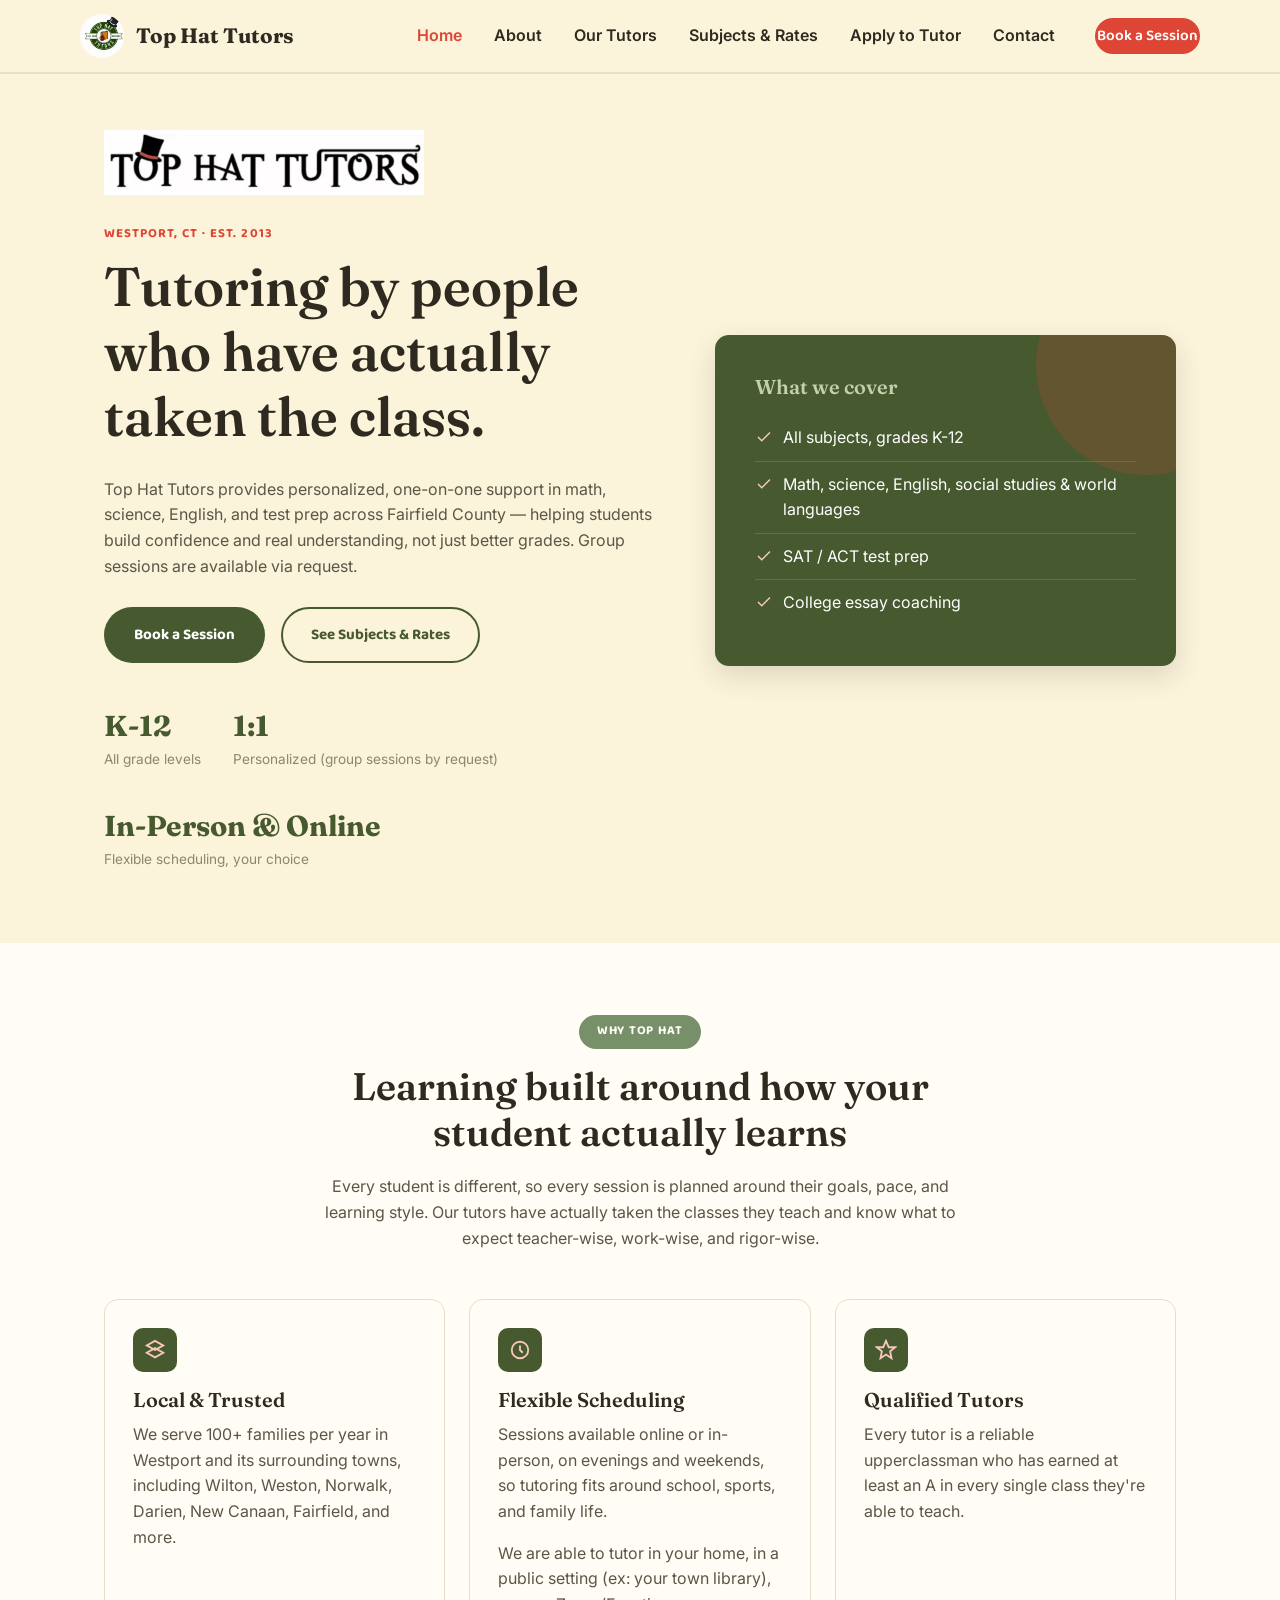
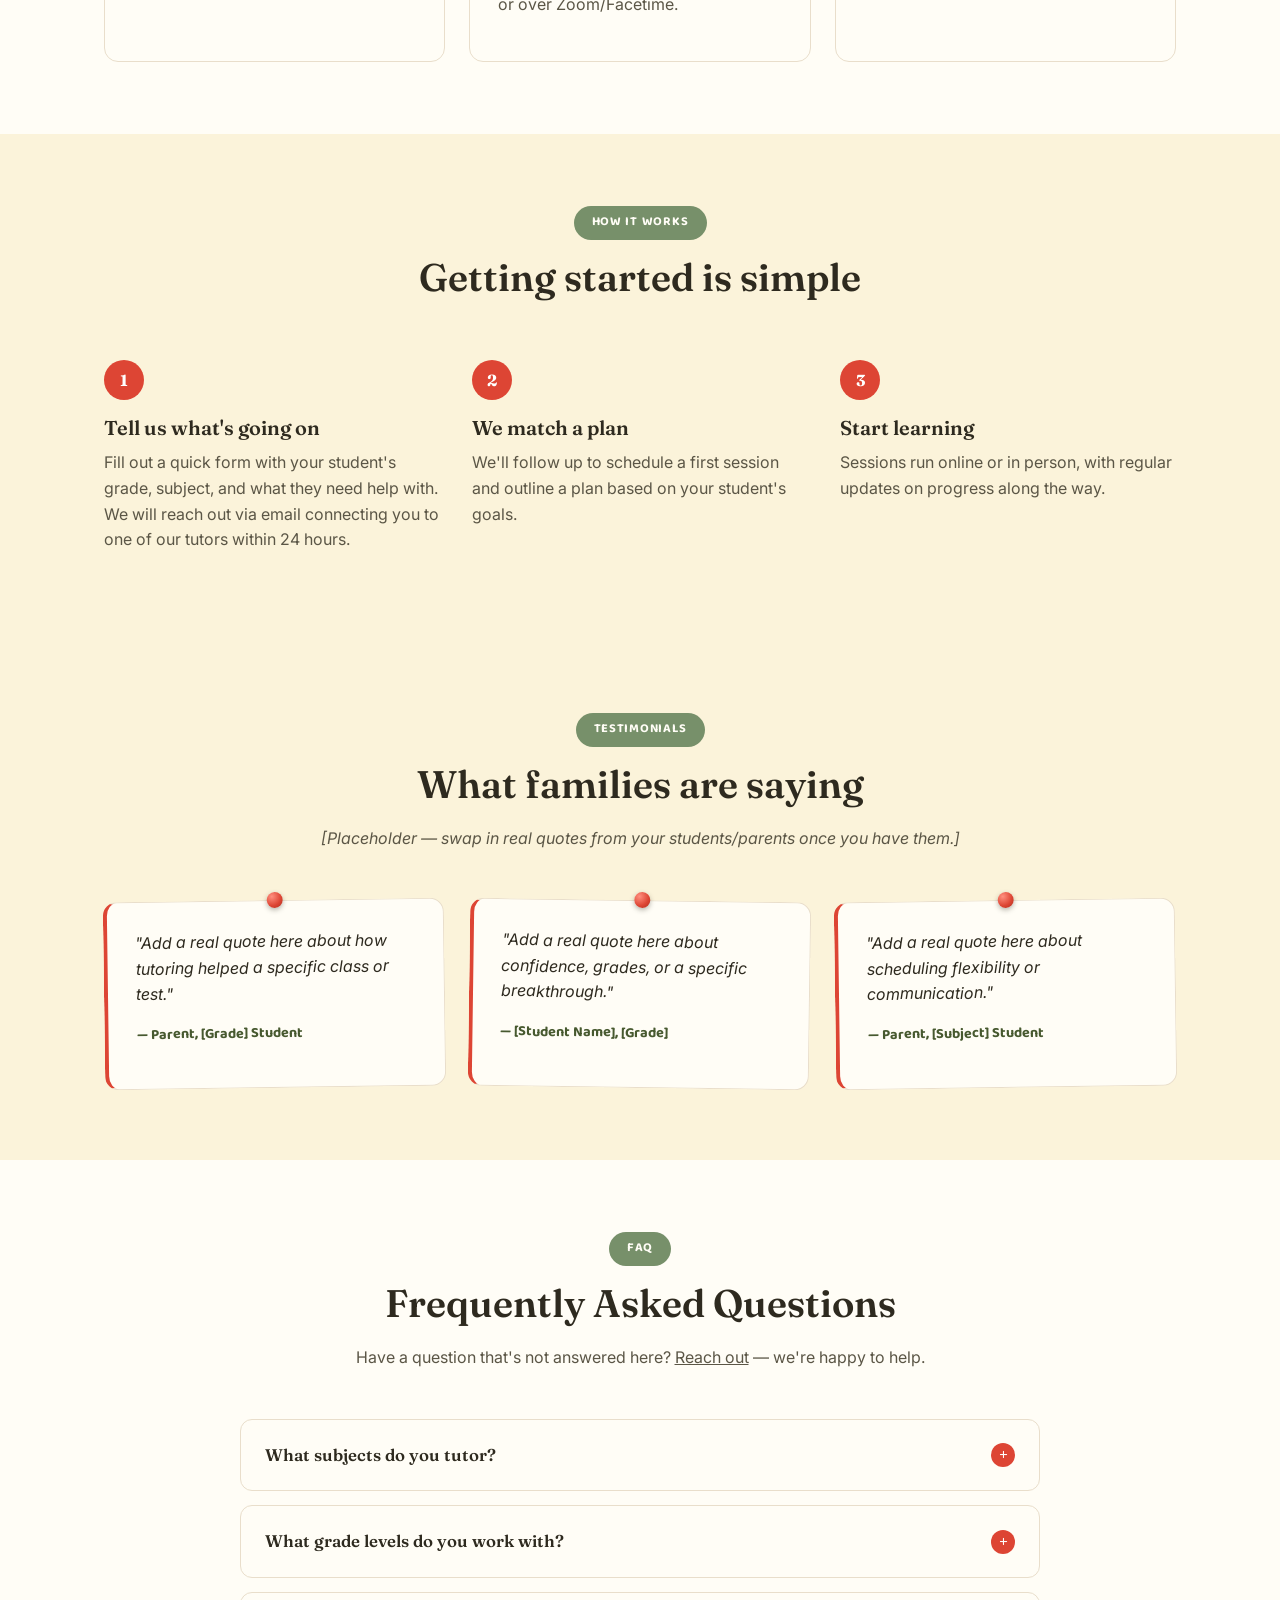
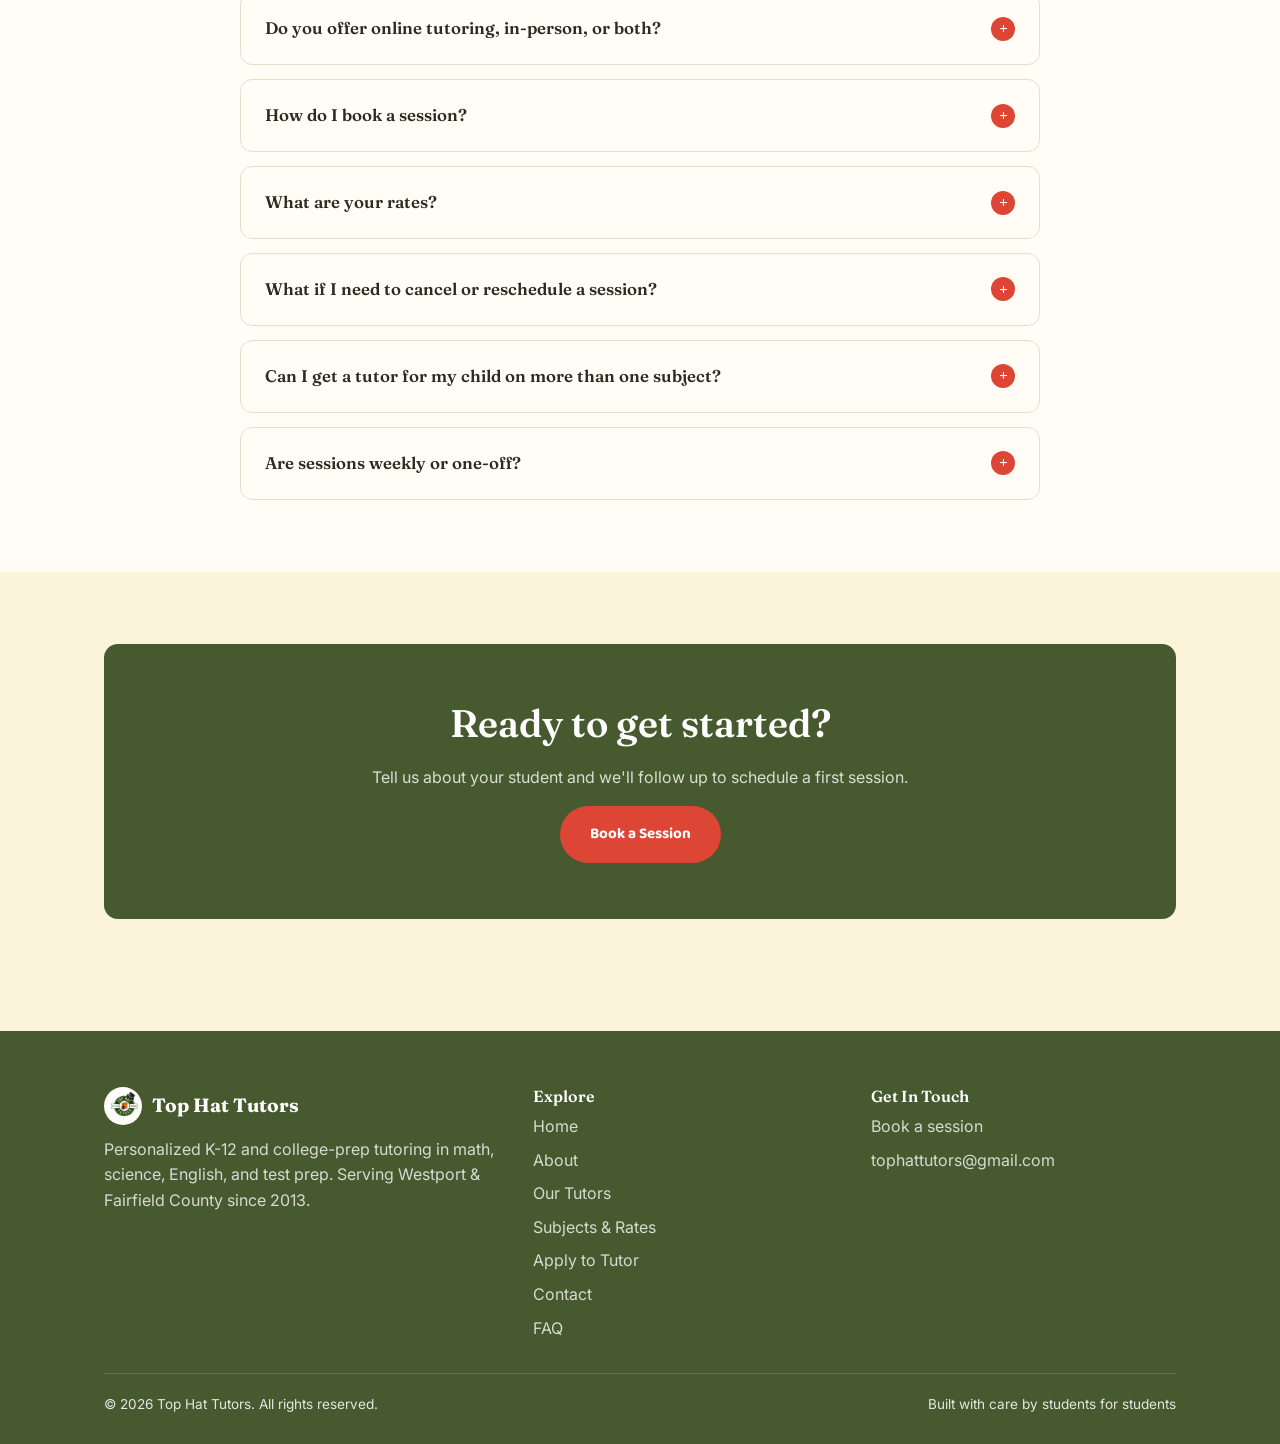
==== index.html @ 5030d953 "Split Social Studies/World Languages card, remove decorative photo spots Subjects page now has separ" ====
<!DOCTYPE html>
<html lang="en">
<head>
<meta charset="UTF-8">
<meta name="viewport" content="width=device-width, initial-scale=1.0">
<title>Top Hat Tutors | Personalized K-12 &amp; Test Prep Tutoring in Westport, CT</title>
<meta name="description" content="Top Hat Tutors offers one-on-one tutoring in math, science, English, college essay coaching, and SAT/ACT prep for K-12 students across Fairfield County.">
<link rel="icon" type="image/png" href="assets/logo/badge.png">
<link rel="preconnect" href="https://fonts.googleapis.com">
<link href="https://fonts.googleapis.com/css2?family=Fraunces:wght@600;700&family=Baloo+2:wght@600;700&family=Inter:wght@400;500;600;700&display=swap" rel="stylesheet">
<link rel="stylesheet" href="css/style.css">
</head>
<body>

<header class="site-header">
  <nav class="nav container">
    <a href="index.html" class="brand">
      <img src="assets/logo/badge.png" alt="Top Hat Tutors logo" class="brand-badge">
      Top Hat Tutors
    </a>
    <button class="nav-toggle" aria-label="Toggle navigation" aria-expanded="false">
      <span></span><span></span><span></span>
    </button>
    <ul class="nav-links">
      <li><a href="index.html">Home</a></li>
      <li><a href="about.html">About</a></li>
      <li><a href="tutors.html">Our Tutors</a></li>
      <li><a href="subjects.html">Subjects &amp; Rates</a></li>
      <li><a href="apply.html">Apply to Tutor</a></li>
      <li><a href="contact.html">Contact</a></li>
      <li><a href="contact.html" class="btn btn-accent nav-cta">Book a Session</a></li>
    </ul>
  </nav>
</header>

<main>

  <section class="hero">
    <div class="container hero-grid">
      <div>
        <img src="assets/logo/wordmark.png" alt="Top Hat Tutors" class="hero-wordmark">
        <span class="eyebrow">Westport, CT &middot; Est. 2013</span>
        <h1>Tutoring by people who have actually taken the class.</h1>
        <p>Top Hat Tutors provides personalized, one-on-one support in math, science, English, and test prep across Fairfield County — helping students build confidence and real understanding, not just better grades. Group sessions are available via request.</p>
        <div class="hero-actions">
          <a href="contact.html" class="btn btn-primary">Book a Session</a>
          <a href="subjects.html" class="btn btn-outline">See Subjects &amp; Rates</a>
        </div>
        <div class="hero-stats">
          <div>
            <div class="stat-number">K-12</div>
            <div class="stat-label">All grade levels</div>
          </div>
          <div>
            <div class="stat-number">1:1</div>
            <div class="stat-label">Personalized (group sessions by request)</div>
          </div>
          <div>
            <div class="stat-number">In-Person &amp; Online</div>
            <div class="stat-label">Flexible scheduling, your choice</div>
          </div>
        </div>
      </div>
      <div class="hero-card">
        <h3>What we cover</h3>
        <ul>
          <li>
            <svg width="18" height="18" viewBox="0 0 24 24" fill="none" stroke="currentColor" stroke-width="2"><path d="M20 6L9 17l-5-5"/></svg>
            All subjects, grades K-12
          </li>
          <li>
            <svg width="18" height="18" viewBox="0 0 24 24" fill="none" stroke="currentColor" stroke-width="2"><path d="M20 6L9 17l-5-5"/></svg>
            Math, science, English, social studies &amp; world languages
          </li>
          <li>
            <svg width="18" height="18" viewBox="0 0 24 24" fill="none" stroke="currentColor" stroke-width="2"><path d="M20 6L9 17l-5-5"/></svg>
            SAT / ACT test prep
          </li>
          <li>
            <svg width="18" height="18" viewBox="0 0 24 24" fill="none" stroke="currentColor" stroke-width="2"><path d="M20 6L9 17l-5-5"/></svg>
            College essay coaching
          </li>
        </ul>
      </div>
    </div>
  </section>

  <section class="alt-bg">
    <div class="container">
      <div class="section-head">
        <span class="section-tag">Why Top Hat</span>
        <h2>Learning built around how your student actually learns</h2>
        <p>Every student is different, so every session is planned around their goals, pace, and learning style. Our tutors have actually taken the classes they teach and know what to expect teacher-wise, work-wise, and rigor-wise.</p>
      </div>
      <div class="grid grid-3">
        <div class="card">
          <div class="icon">
            <svg width="22" height="22" viewBox="0 0 24 24" fill="none" stroke="currentColor" stroke-width="2"><path d="M12 20l9-5-9-5-9 5 9 5z"/><path d="M12 12L3 7l9-5 9 5-9 5z"/></svg>
          </div>
          <h3>Local &amp; Trusted</h3>
          <p>We serve 100+ families per year in Westport and its surrounding towns, including Wilton, Weston, Norwalk, Darien, New Canaan, Fairfield, and more.</p>
        </div>
        <div class="card">
          <div class="icon">
            <svg width="22" height="22" viewBox="0 0 24 24" fill="none" stroke="currentColor" stroke-width="2"><circle cx="12" cy="12" r="9"/><path d="M12 7v5l3 3"/></svg>
          </div>
          <h3>Flexible Scheduling</h3>
          <p>Sessions available online or in-person, on evenings and weekends, so tutoring fits around school, sports, and family life.</p>
         <p>We are able to tutor in your home, in a public setting (ex: your town library), or over Zoom/Facetime.</p>
        </div>
        <div class="card">
          <div class="icon">
            <svg width="22" height="22" viewBox="0 0 24 24" fill="none" stroke="currentColor" stroke-width="2"><path d="M12 2l3 7h7l-5.5 4.5L18 21l-6-4-6 4 1.5-7.5L2 9h7z"/></svg>
          </div>
          <h3>Qualified Tutors</h3>
          <p>Every tutor is a reliable upperclassman who has earned at least an A in every single class they're able to teach.</p>
        </div>
      </div>
    </div>
  </section>

  <section>
    <div class="container">
      <div class="section-head">
        <span class="section-tag">How It Works</span>
        <h2>Getting started is simple</h2>
      </div>
      <div class="steps">
        <div class="step">
          <div class="step-number">1</div>
          <h3>Tell us what's going on</h3>
          <p>Fill out a quick form with your student's grade, subject, and what they need help with. We will reach out via email connecting you to one of our tutors within 24 hours.</p>
        </div>
        <div class="step">
          <div class="step-number">2</div>
          <h3>We match a plan</h3>
          <p>We'll follow up to schedule a first session and outline a plan based on your student's goals.</p>
        </div>
        <div class="step">
          <div class="step-number">3</div>
          <h3>Start learning</h3>
          <p>Sessions run online or in person, with regular updates on progress along the way.</p>
        </div>
      </div>
    </div>
  </section>

  <section>
    <div class="container">
      <div class="section-head">
        <span class="section-tag">Testimonials</span>
        <h2>What families are saying</h2>
        <p><em>[Placeholder — swap in real quotes from your students/parents once you have them.]</em></p>
      </div>
      <div class="grid grid-3">
        <div class="testimonial pinned">
          <p class="quote">"Add a real quote here about how tutoring helped a specific class or test."</p>
          <p class="who">— Parent, [Grade] Student</p>
        </div>
        <div class="testimonial pinned">
          <p class="quote">"Add a real quote here about confidence, grades, or a specific breakthrough."</p>
          <p class="who">— [Student Name], [Grade]</p>
        </div>
        <div class="testimonial pinned">
          <p class="quote">"Add a real quote here about scheduling flexibility or communication."</p>
          <p class="who">— Parent, [Subject] Student</p>
        </div>
      </div>
    </div>
  </section>

  <section class="alt-bg" id="faq">
    <div class="container">
      <div class="section-head">
        <span class="section-tag">FAQ</span>
        <h2>Frequently Asked Questions</h2>
        <p>Have a question that's not answered here? <a href="contact.html">Reach out</a> &mdash; we're happy to help.</p>
      </div>
      <div class="faq-list">
        <details class="faq-item">
          <summary>What subjects do you tutor?<span class="faq-icon">+</span></summary>
          <p class="faq-answer">We cover all K-12 subjects, with a focus on math, science, English/writing, social studies, world language, SAT/ACT prep, and college essay coaching. See our <a href="subjects.html">Subjects &amp; Rates</a> page for the full list.</p>
        </details>
        <details class="faq-item">
          <summary>What grade levels do you work with?<span class="faq-icon">+</span></summary>
          <!-- EDIT ME -->
          <p class="faq-answer">We tutor students from elementary school through 12th grade, plus college essay coaching for graduating seniors.</p>
        </details>
        <details class="faq-item">
          <summary>Do you offer online tutoring, in-person, or both?<span class="faq-icon">+</span></summary>
          <!-- EDIT ME -->
          <p class="faq-answer">Both! Many of our tutors offer online sessions, and some also tutor in person depending on location. We are able to meet you in your home or in a public space (such as your local library)- whatever you and your child are most comfortable with! Check each tutor's profile on our <a href="tutors.html">Our Tutors</a> page for details.</p>
        </details>
        <details class="faq-item">
          <summary>How do I book a session?<span class="faq-icon">+</span></summary>
          <p class="faq-answer">Fill out the form on our <a href="contact.html">Contact</a> page with your student's grade, subject, and availability, and we'll follow up within 24 hours to schedule a first session.</p>
        </details>
        <details class="faq-item">
          <summary>What are your rates?<span class="faq-icon">+</span></summary>
          <!-- EDIT ME -->
          <p class="faq-answer">Rates vary by subject and session length. See our <a href="subjects.html">Subjects &amp; Rates</a> page for current pricing, including package discounts.</p>
        </details>
        <details class="faq-item">
          <summary>What if I need to cancel or reschedule a session?<span class="faq-icon">+</span></summary>
          <!-- EDIT ME -->
          <p class="faq-answer">We ask for at least 24 hours notice to cancel or reschedule a session whenever possible. Our tutors are busy students, so please try and be respectful with their time. Contact your tutor directly to make any changes.</p>
           </details>
        <details class="faq-item">
          <summary>Can I get a tutor for my child on more than one subject?<span class="faq-icon">+</span></summary>
          <!-- EDIT ME -->
          <p class="faq-answer">Yes! Many of our clients want support in more than one subject. Depending on which subjects, we will either connect you to one tutor who can help with everything or multiple tutors (one for each subject). This is done to ensure that all tutors are qualified to teach the subject your child needs help on. If you have a preference for either one/multiple tutors, include that under the "additional information" section on your client form and we would be happy to accomodate!</p>
           </details>
        <details class="faq-item">
          <summary>Are sessions weekly or one-off?<span class="faq-icon">+</span></summary>
          <!-- EDIT ME -->
          <p class="faq-answer">They can be either! Whether you want one-off help before a big test or recurring sessions to keep your student on track, we are able to schedule based upon your needs. </p>
        </details>
      </div>
    </div>
  </section>

  <section>
    <div class="container">
      <div class="cta-band">
        <h2>Ready to get started?</h2>
        <p>Tell us about your student and we'll follow up to schedule a first session.</p>
        <a href="contact.html" class="btn btn-accent">Book a Session</a>
      </div>
    </div>
  </section>

</main>

<footer class="site-footer">
  <div class="container">
    <div class="footer-grid">
      <div>
        <div class="footer-brand">
          <img src="assets/logo/badge.png" alt="Top Hat Tutors logo" class="brand-badge">
          Top Hat Tutors
        </div>
        <p>Personalized K-12 and college-prep tutoring in math, science, English, and test prep. Serving Westport &amp; Fairfield County since 2013.</p>
      </div>
      <div>
        <h4>Explore</h4>
        <ul class="footer-links">
          <li><a href="index.html">Home</a></li>
          <li><a href="about.html">About</a></li>
          <li><a href="tutors.html">Our Tutors</a></li>
          <li><a href="subjects.html">Subjects &amp; Rates</a></li>
          <li><a href="apply.html">Apply to Tutor</a></li>
          <li><a href="contact.html">Contact</a></li>
          <li><a href="index.html#faq">FAQ</a></li>
        </ul>
      </div>
      <div>
        <h4>Get In Touch</h4>
        <ul class="footer-links">
          <li><a href="contact.html">Book a session</a></li>
          <li><a href="mailto:tophattutors@gmail.com">tophattutors@gmail.com</a></li>
        </ul>
      </div>
    </div>
    <div class="footer-bottom">
      <span>&copy; <span id="year"></span> Top Hat Tutors. All rights reserved.</span>
      <span>Built with care by students for students</span>
    </div>
  </div>
</footer>

<script src="js/main.js"></script>
</body>
</html>
---- css/style.css ----
/* ===== Top Hat Tutors — Stylesheet ===== */

:root {
  --cream: #fbf3da;
  --paper: #fffdf6;
  --sage: #77906a;
  --sage-dark: #47592f;
  --sage-light: #c3d0ae;
  --brick: #dd4534;
  --brick-dark: #ab2f21;
  --brick-light: #f7c7ba;
  --ink: #2e2a1f;
  --white: #ffffff;
  --gray-700: #5b5646;
  --gray-500: #8c8672;
  --gray-200: #e9decb;
  --shadow: 0 10px 28px rgba(46, 42, 31, 0.14);
  --shadow-soft: 0 4px 14px rgba(46, 42, 31, 0.1);
  --radius: 14px;
  --max-width: 1120px;
  --font-heading: 'Fraunces', Georgia, 'Times New Roman', serif;
  --font-accent: 'Baloo 2', 'Fraunces', sans-serif;
  --font-body: 'Inter', -apple-system, BlinkMacSystemFont, 'Segoe UI', sans-serif;
}

* {
  box-sizing: border-box;
}

html {
  scroll-behavior: smooth;
}

body {
  margin: 0;
  font-family: var(--font-body);
  color: var(--ink);
  background: var(--cream);
  line-height: 1.6;
  -webkit-font-smoothing: antialiased;
}

img {
  max-width: 100%;
  display: block;
}

a {
  color: inherit;
}

.container {
  max-width: var(--max-width);
  margin: 0 auto;
  padding: 0 24px;
}

h1, h2, h3, h4 {
  font-family: var(--font-heading);
  line-height: 1.2;
  margin: 0 0 0.5em;
  font-weight: 600;
}

h1 { font-size: clamp(2.2rem, 5vw, 3.4rem); }
h2 { font-size: clamp(1.7rem, 3.5vw, 2.4rem); }
h3 { font-size: 1.25rem; }

p { margin: 0 0 1em; color: var(--gray-700); }

.eyebrow {
  display: inline-block;
  font-family: var(--font-accent);
  font-size: 0.8rem;
  letter-spacing: 0.08em;
  text-transform: uppercase;
  color: var(--brick);
  font-weight: 700;
  margin-bottom: 0.75em;
}

/* ---------- Buttons ---------- */
.btn {
  display: inline-flex;
  align-items: center;
  gap: 8px;
  padding: 14px 28px;
  border-radius: 999px;
  font-family: var(--font-accent);
  font-weight: 700;
  font-size: 0.95rem;
  text-decoration: none;
  border: 2px solid transparent;
  cursor: pointer;
  transition: transform 0.15s ease, box-shadow 0.15s ease, background 0.15s ease, color 0.15s ease;
}

.btn-primary {
  background: var(--sage-dark);
  color: var(--white);
}
.btn-primary:hover {
  background: var(--sage);
  transform: translateY(-2px);
  box-shadow: var(--shadow);
}

.btn-accent {
  background: var(--brick);
  color: var(--white);
}
.btn-accent:hover {
  background: var(--brick-dark);
  transform: translateY(-2px);
  box-shadow: var(--shadow);
}

.btn-outline {
  background: transparent;
  border-color: var(--sage-dark);
  color: var(--sage-dark);
}
.btn-outline:hover {
  background: var(--sage-dark);
  color: var(--white);
}

/* ---------- Header / Nav ---------- */
.site-header {
  position: sticky;
  top: 0;
  z-index: 100;
  background: rgba(251, 243, 218, 0.94);
  backdrop-filter: blur(8px);
  border-bottom: 2px solid var(--gray-200);
}

.nav {
  display: flex;
  align-items: center;
  justify-content: space-between;
  padding: 14px 0;
}

.brand {
  display: flex;
  align-items: center;
  gap: 12px;
  text-decoration: none;
  font-family: var(--font-heading);
  font-weight: 700;
  font-size: 1.3rem;
  color: var(--ink);
}

.brand-badge {
  width: 44px;
  height: 44px;
  border-radius: 50%;
  object-fit: contain;
  flex-shrink: 0;
}

.nav-links {
  display: flex;
  align-items: center;
  gap: 32px;
  list-style: none;
  margin: 0;
  padding: 0;
}

.nav-links a {
  text-decoration: none;
  font-weight: 600;
  color: var(--ink);
  position: relative;
  padding: 4px 0;
}

.nav-links a.active,
.nav-links a:hover {
  color: var(--brick);
}

.nav-links a.nav-cta {
  margin-left: 8px;
  color: var(--white);
}
.nav-links a.nav-cta:hover {
  color: var(--white);
}

.nav-toggle {
  display: none;
  background: none;
  border: none;
  cursor: pointer;
  padding: 8px;
}
.nav-toggle span {
  display: block;
  width: 24px;
  height: 2px;
  background: var(--ink);
  margin: 5px 0;
  transition: 0.2s;
}

@media (max-width: 820px) {
  .nav-toggle { display: block; }
  .nav-links {
    position: absolute;
    top: 100%;
    left: 0;
    right: 0;
    background: var(--cream);
    flex-direction: column;
    align-items: flex-start;
    gap: 0;
    padding: 8px 24px 20px;
    border-bottom: 2px solid var(--gray-200);
    display: none;
  }
  .nav-links.open { display: flex; }
  .nav-links li { width: 100%; }
  .nav-links a { display: block; padding: 12px 0; }
  .nav-cta { margin: 12px 0 0; }
}

/* ---------- Hero ---------- */
.hero {
  padding: 56px 0 72px;
}

.hero-wordmark {
  max-width: 320px;
  width: 100%;
  margin-bottom: 24px;
}

.hero-grid {
  display: grid;
  grid-template-columns: 1.1fr 0.9fr;
  gap: 48px;
  align-items: center;
}

@media (max-width: 900px) {
  .hero-grid { grid-template-columns: 1fr; }
}

.hero-actions {
  display: flex;
  gap: 16px;
  flex-wrap: wrap;
  margin-top: 28px;
}

.hero-stats {
  display: flex;
  gap: 32px;
  margin-top: 40px;
  flex-wrap: wrap;
}

.stat-number {
  font-family: var(--font-heading);
  font-size: 1.8rem;
  color: var(--sage-dark);
  font-weight: 700;
}
.stat-label {
  font-size: 0.85rem;
  color: var(--gray-500);
}

.hero-card {
  background: var(--sage-dark);
  color: var(--white);
  border-radius: var(--radius);
  padding: 40px;
  box-shadow: var(--shadow);
  position: relative;
  z-index: 2;
  overflow: hidden;
}
.hero-card::before {
  content: "";
  position: absolute;
  width: 220px;
  height: 220px;
  background: var(--brick);
  opacity: 0.18;
  border-radius: 50%;
  top: -80px;
  right: -80px;
}
.hero-card h3 { color: var(--sage-light); margin-bottom: 16px; }
.hero-card ul {
  list-style: none;
  padding: 0;
  margin: 0;
}
.hero-card li {
  padding: 10px 0;
  border-bottom: 1px solid rgba(255,255,255,0.14);
  display: flex;
  gap: 10px;
  align-items: flex-start;
}
.hero-card li:last-child { border-bottom: none; }
.hero-card li svg { flex-shrink: 0; margin-top: 3px; color: var(--brick-light); }

/* ---------- Sections ---------- */
section { padding: 72px 0; }

.section-head {
  max-width: 640px;
  margin: 0 auto 48px;
  text-align: center;
}

.alt-bg { background: var(--paper); }

.section-tag {
  display: inline-flex;
  align-items: center;
  background: var(--sage);
  color: var(--paper);
  border-radius: 999px;
  padding: 7px 18px;
  font-family: var(--font-accent);
  font-size: 0.78rem;
  font-weight: 700;
  letter-spacing: 0.06em;
  text-transform: uppercase;
  margin-bottom: 14px;
}

/* ---------- Cards / Grid ---------- */
.grid {
  display: grid;
  gap: 24px;
}

.grid-3 { grid-template-columns: repeat(3, 1fr); }
.grid-4 { grid-template-columns: repeat(4, 1fr); }

@media (max-width: 900px) {
  .grid-3, .grid-4 { grid-template-columns: repeat(2, 1fr); }
}
@media (max-width: 600px) {
  .grid-3, .grid-4 { grid-template-columns: 1fr; }
}

.card {
  background: var(--paper);
  border: 1px solid var(--gray-200);
  border-radius: var(--radius);
  padding: 28px;
  transition: transform 0.15s ease, box-shadow 0.15s ease;
}
.card:hover {
  transform: translateY(-4px);
  box-shadow: var(--shadow);
}

.card .icon {
  width: 44px;
  height: 44px;
  border-radius: 10px;
  background: var(--sage-dark);
  color: var(--brick-light);
  display: flex;
  align-items: center;
  justify-content: center;
  margin-bottom: 16px;
}

.card ul {
  margin: 12px 0 0;
  padding-left: 18px;
  color: var(--gray-700);
}
.card ul li { margin-bottom: 6px; }

/* ---------- Pushpin + pinned-card motif ---------- */
.pinned {
  position: relative;
}
.pinned::before {
  content: "";
  position: absolute;
  top: -9px;
  left: 50%;
  transform: translateX(-50%);
  width: 16px;
  height: 16px;
  border-radius: 50%;
  background: radial-gradient(circle at 32% 28%, #ff8f7f, var(--brick) 58%, var(--brick-dark));
  box-shadow: 0 2px 5px rgba(46, 42, 31, 0.35);
  z-index: 2;
}

/* ---------- Steps ---------- */
.steps {
  display: grid;
  grid-template-columns: repeat(3, 1fr);
  gap: 32px;
  counter-reset: step;
}
@media (max-width: 800px) {
  .steps { grid-template-columns: 1fr; }
}
.step {
  position: relative;
  padding-top: 12px;
}
.step-number {
  display: inline-flex;
  align-items: center;
  justify-content: center;
  width: 40px;
  height: 40px;
  border-radius: 50%;
  background: var(--brick);
  color: var(--white);
  font-family: var(--font-heading);
  font-weight: 700;
  margin-bottom: 16px;
}

/* ---------- Testimonials ---------- */
.testimonial {
  background: var(--paper);
  border: 1px solid var(--gray-200);
  border-left: 4px solid var(--brick);
  border-radius: var(--radius);
  padding: 28px;
  height: 100%;
}
.testimonial:nth-child(odd) { transform: rotate(-0.8deg); }
.testimonial:nth-child(even) { transform: rotate(0.8deg); }

.testimonial p.quote {
  font-style: italic;
  color: var(--ink);
}
.testimonial .who {
  font-family: var(--font-accent);
  font-weight: 700;
  color: var(--sage-dark);
  font-size: 0.9rem;
}

/* ---------- Photo placeholders / gallery ---------- */
.photo-placeholder {
  background: var(--paper);
  border: 2px dashed var(--gray-200);
  border-radius: var(--radius);
  display: flex;
  flex-direction: column;
  align-items: center;
  justify-content: center;
  gap: 10px;
  color: var(--gray-500);
  text-align: center;
  padding: 32px;
  min-height: 200px;
}
.photo-placeholder svg { color: var(--sage); }
.photo-placeholder span {
  font-family: var(--font-accent);
  font-size: 0.85rem;
  font-weight: 600;
}

/* ---------- CTA Band ---------- */
.cta-band {
  background: var(--sage-dark);
  color: var(--white);
  border-radius: var(--radius);
  padding: 56px;
  text-align: center;
}
.cta-band h2 { color: var(--white); }
.cta-band p { color: rgba(255,255,255,0.8); }

/* ---------- Forms / Contact ---------- */
.contact-grid {
  display: grid;
  grid-template-columns: 0.9fr 1.1fr;
  gap: 40px;
  align-items: start;
}
@media (max-width: 900px) {
  .contact-grid { grid-template-columns: 1fr; }
}

.contact-info-list {
  list-style: none;
  padding: 0;
  margin: 24px 0 0;
}
.contact-info-list li {
  display: flex;
  gap: 14px;
  padding: 14px 0;
  border-bottom: 1px solid var(--gray-200);
}
.contact-info-list .icon {
  width: 36px;
  height: 36px;
  border-radius: 8px;
  background: var(--sage-dark);
  color: var(--brick-light);
  display: flex;
  align-items: center;
  justify-content: center;
  flex-shrink: 0;
}

.form-embed {
  background: var(--paper);
  border: 1px solid var(--gray-200);
  border-radius: var(--radius);
  padding: 12px;
  box-shadow: var(--shadow-soft);
}
.form-embed iframe {
  width: 100%;
  min-height: 900px;
  border: 0;
  border-radius: 10px;
}

.form-fallback {
  padding: 32px;
  text-align: center;
}

.notice-box {
  background: var(--sage-light);
  border: 1px dashed var(--sage-dark);
  border-radius: 10px;
  padding: 16px 20px;
  font-size: 0.9rem;
  color: var(--ink);
  margin-bottom: 20px;
}
.notice-box code {
  background: rgba(46, 42, 31, 0.08);
  padding: 2px 6px;
  border-radius: 4px;
}

/* ---------- Pricing (Subjects page rate note) ---------- */
.rate-table {
  width: 100%;
  border-collapse: collapse;
  background: var(--paper);
  border-radius: var(--radius);
  overflow: hidden;
  box-shadow: var(--shadow-soft);
}
.rate-table th, .rate-table td {
  padding: 16px 20px;
  text-align: left;
  border-bottom: 1px solid var(--gray-200);
}
.rate-table th {
  background: var(--sage-dark);
  color: var(--white);
  font-family: var(--font-heading);
  font-weight: 600;
}
.rate-table tr:last-child td { border-bottom: none; }

/* ---------- Page hero (inner pages) ---------- */
.page-hero {
  padding: 64px 0 40px;
  text-align: center;
}
.page-hero img.page-badge {
  width: 76px;
  height: 76px;
  margin: 0 auto 20px;
}
.page-hero p {
  max-width: 640px;
  margin: 0 auto;
}

/* ---------- About page ---------- */
.about-grid {
  display: grid;
  grid-template-columns: 0.85fr 1.15fr;
  gap: 48px;
  align-items: center;
}
@media (max-width: 900px) {
  .about-grid { grid-template-columns: 1fr; }
}
.photo-frame {
  aspect-ratio: 4/5;
}
.photo-frame .photo-placeholder {
  height: 100%;
  min-height: 0;
}

.credentials {
  list-style: none;
  padding: 0;
  margin: 20px 0 0;
  display: grid;
  gap: 12px;
}
.credentials li {
  display: flex;
  gap: 10px;
  align-items: flex-start;
}
.credentials svg { color: var(--brick); flex-shrink: 0; margin-top: 3px; }

/* ---------- Tutor Directory ---------- */
.filter-bar {
  background: var(--paper);
  border: 1px solid var(--gray-200);
  border-radius: var(--radius);
  padding: 24px;
  display: grid;
  grid-template-columns: 1fr 1fr 1fr auto;
  gap: 16px;
  align-items: end;
  margin-bottom: 32px;
  box-shadow: var(--shadow-soft);
}
@media (max-width: 800px) {
  .filter-bar { grid-template-columns: 1fr 1fr; }
}
@media (max-width: 500px) {
  .filter-bar { grid-template-columns: 1fr; }
}

.filter-field label {
  display: block;
  font-family: var(--font-accent);
  font-size: 0.78rem;
  font-weight: 700;
  color: var(--gray-700);
  margin-bottom: 6px;
  text-transform: uppercase;
  letter-spacing: 0.04em;
}

.filter-field select,
.filter-field input {
  width: 100%;
  padding: 12px 14px;
  border: 1px solid var(--gray-200);
  border-radius: 8px;
  font-family: var(--font-body);
  font-size: 0.95rem;
  background: var(--cream);
  color: var(--ink);
}
.filter-field select:focus,
.filter-field input:focus {
  outline: 2px solid var(--brick);
  outline-offset: 1px;
}

.filter-field .btn {
  width: 100%;
  justify-content: center;
}

.filter-results-count {
  color: var(--gray-500);
  font-size: 0.9rem;
  margin-bottom: 20px;
}

.tutor-grid {
  display: grid;
  grid-template-columns: repeat(3, 1fr);
  gap: 32px;
}
@media (max-width: 900px) {
  .tutor-grid { grid-template-columns: repeat(2, 1fr); }
}
@media (max-width: 620px) {
  .tutor-grid { grid-template-columns: 1fr; }
}

.tutor-card {
  background: var(--paper);
  border: 1px solid var(--gray-200);
  border-radius: var(--radius);
  padding: 24px 24px 28px;
  display: flex;
  flex-direction: column;
  align-items: center;
  text-align: center;
  transition: transform 0.15s ease, box-shadow 0.15s ease;
}
.tutor-card:nth-child(3n+1) { transform: rotate(-1.2deg); }
.tutor-card:nth-child(3n+2) { transform: rotate(0.9deg); }
.tutor-card:nth-child(3n+3) { transform: rotate(-0.6deg); }
.tutor-card:hover {
  transform: rotate(0deg) translateY(-4px);
  box-shadow: var(--shadow);
  z-index: 2;
}

.tutor-photo-wrap {
  background: var(--white);
  padding: 10px 10px 0;
  border-radius: 6px;
  box-shadow: var(--shadow-soft);
  width: 190px;
  margin-bottom: 18px;
}
.tutor-photo,
.tutor-avatar {
  width: 100%;
  aspect-ratio: 1 / 1;
  border-radius: 3px;
  object-fit: cover;
  display: flex;
  align-items: center;
  justify-content: center;
  font-family: var(--font-heading);
  font-weight: 700;
  font-size: 2.4rem;
  color: var(--white);
}

.tutor-card h3 {
  margin-bottom: 2px;
}
.tutor-grades {
  color: var(--gray-500);
  font-size: 0.85rem;
  margin-bottom: 14px;
}

.tutor-tags {
  display: flex;
  flex-wrap: wrap;
  gap: 6px;
  justify-content: center;
  margin-bottom: 14px;
}
.tag {
  background: var(--sage-light);
  color: var(--sage-dark);
  border-radius: 999px;
  padding: 4px 12px;
  font-family: var(--font-accent);
  font-size: 0.78rem;
  font-weight: 700;
}

.tutor-towns {
  display: flex;
  align-items: center;
  justify-content: center;
  gap: 6px;
  font-size: 0.85rem;
  color: var(--gray-700);
  margin-bottom: 12px;
  text-align: center;
}
.tutor-towns svg { color: var(--brick); flex-shrink: 0; }

.tutor-bio {
  font-size: 0.92rem;
  text-align: center;
  margin-bottom: 0;
}

.no-results {
  grid-column: 1 / -1;
  text-align: center;
  padding: 48px 24px;
  color: var(--gray-500);
}

/* ---------- FAQ Accordion ---------- */
.faq-list {
  max-width: 800px;
  margin: 0 auto;
  display: grid;
  gap: 14px;
}

.faq-item {
  background: var(--paper);
  border: 1px solid var(--gray-200);
  border-radius: 12px;
  padding: 4px 24px;
}

.faq-item summary {
  cursor: pointer;
  list-style: none;
  padding: 18px 0;
  font-family: var(--font-heading);
  font-weight: 600;
  font-size: 1.05rem;
  color: var(--ink);
  display: flex;
  align-items: center;
  justify-content: space-between;
  gap: 16px;
}
.faq-item summary::-webkit-details-marker { display: none; }
.faq-item summary::marker { content: ""; }

.faq-item summary .faq-icon {
  flex-shrink: 0;
  width: 24px;
  height: 24px;
  border-radius: 50%;
  background: var(--brick);
  color: var(--white);
  display: flex;
  align-items: center;
  justify-content: center;
  font-size: 1rem;
  font-weight: 700;
  transition: transform 0.2s ease;
}
.faq-item[open] summary .faq-icon {
  transform: rotate(45deg);
}

.faq-answer {
  padding: 0 0 20px;
  color: var(--gray-700);
  margin: 0;
}

/* ---------- Footer ---------- */
.site-footer {
  background: var(--sage-dark);
  color: rgba(255,255,255,0.85);
  padding: 56px 0 28px;
  margin-top: 40px;
}
.footer-grid {
  display: grid;
  grid-template-columns: 1.3fr 1fr 1fr;
  gap: 32px;
  padding-bottom: 32px;
  border-bottom: 1px solid rgba(255,255,255,0.16);
}
@media (max-width: 700px) {
  .footer-grid { grid-template-columns: 1fr; }
}
.footer-grid h4 { color: var(--white); font-size: 1rem; }
.footer-grid p { color: rgba(255,255,255,0.78); }
.footer-grid a {
  text-decoration: none;
  color: rgba(255,255,255,0.78);
}
.footer-grid a:hover { color: var(--brick-light); }
.footer-brand {
  display: flex;
  align-items: center;
  gap: 10px;
  font-family: var(--font-heading);
  font-weight: 700;
  font-size: 1.2rem;
  color: var(--white);
  margin-bottom: 12px;
}
.footer-brand .brand-badge {
  width: 38px;
  height: 38px;
  background: var(--paper);
  padding: 3px;
}
.footer-links { list-style: none; padding: 0; margin: 0; display: grid; gap: 8px; }
.footer-bottom {
  padding-top: 20px;
  display: flex;
  justify-content: space-between;
  flex-wrap: wrap;
  gap: 12px;
  font-size: 0.85rem;
}

/* ---------- Utility ---------- */
.text-center { text-align: center; }
.mt-0 { margin-top: 0; }
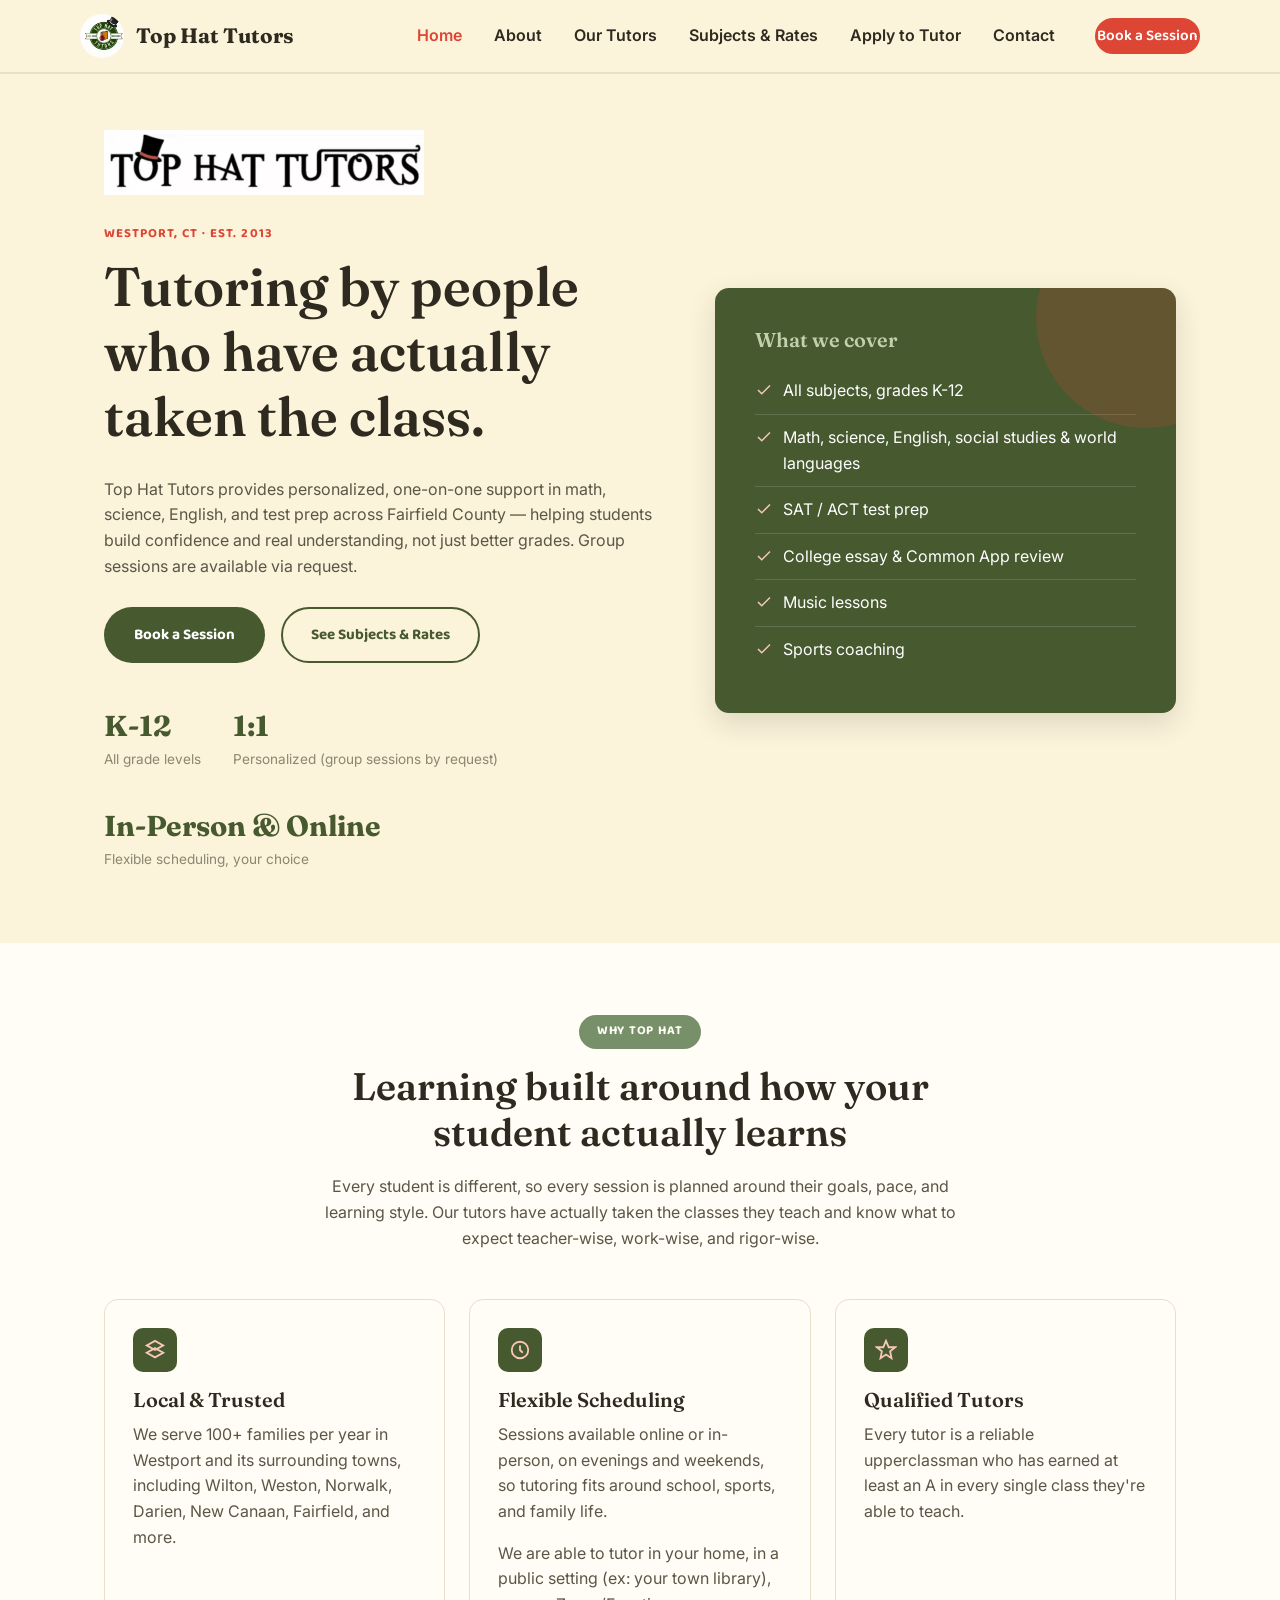
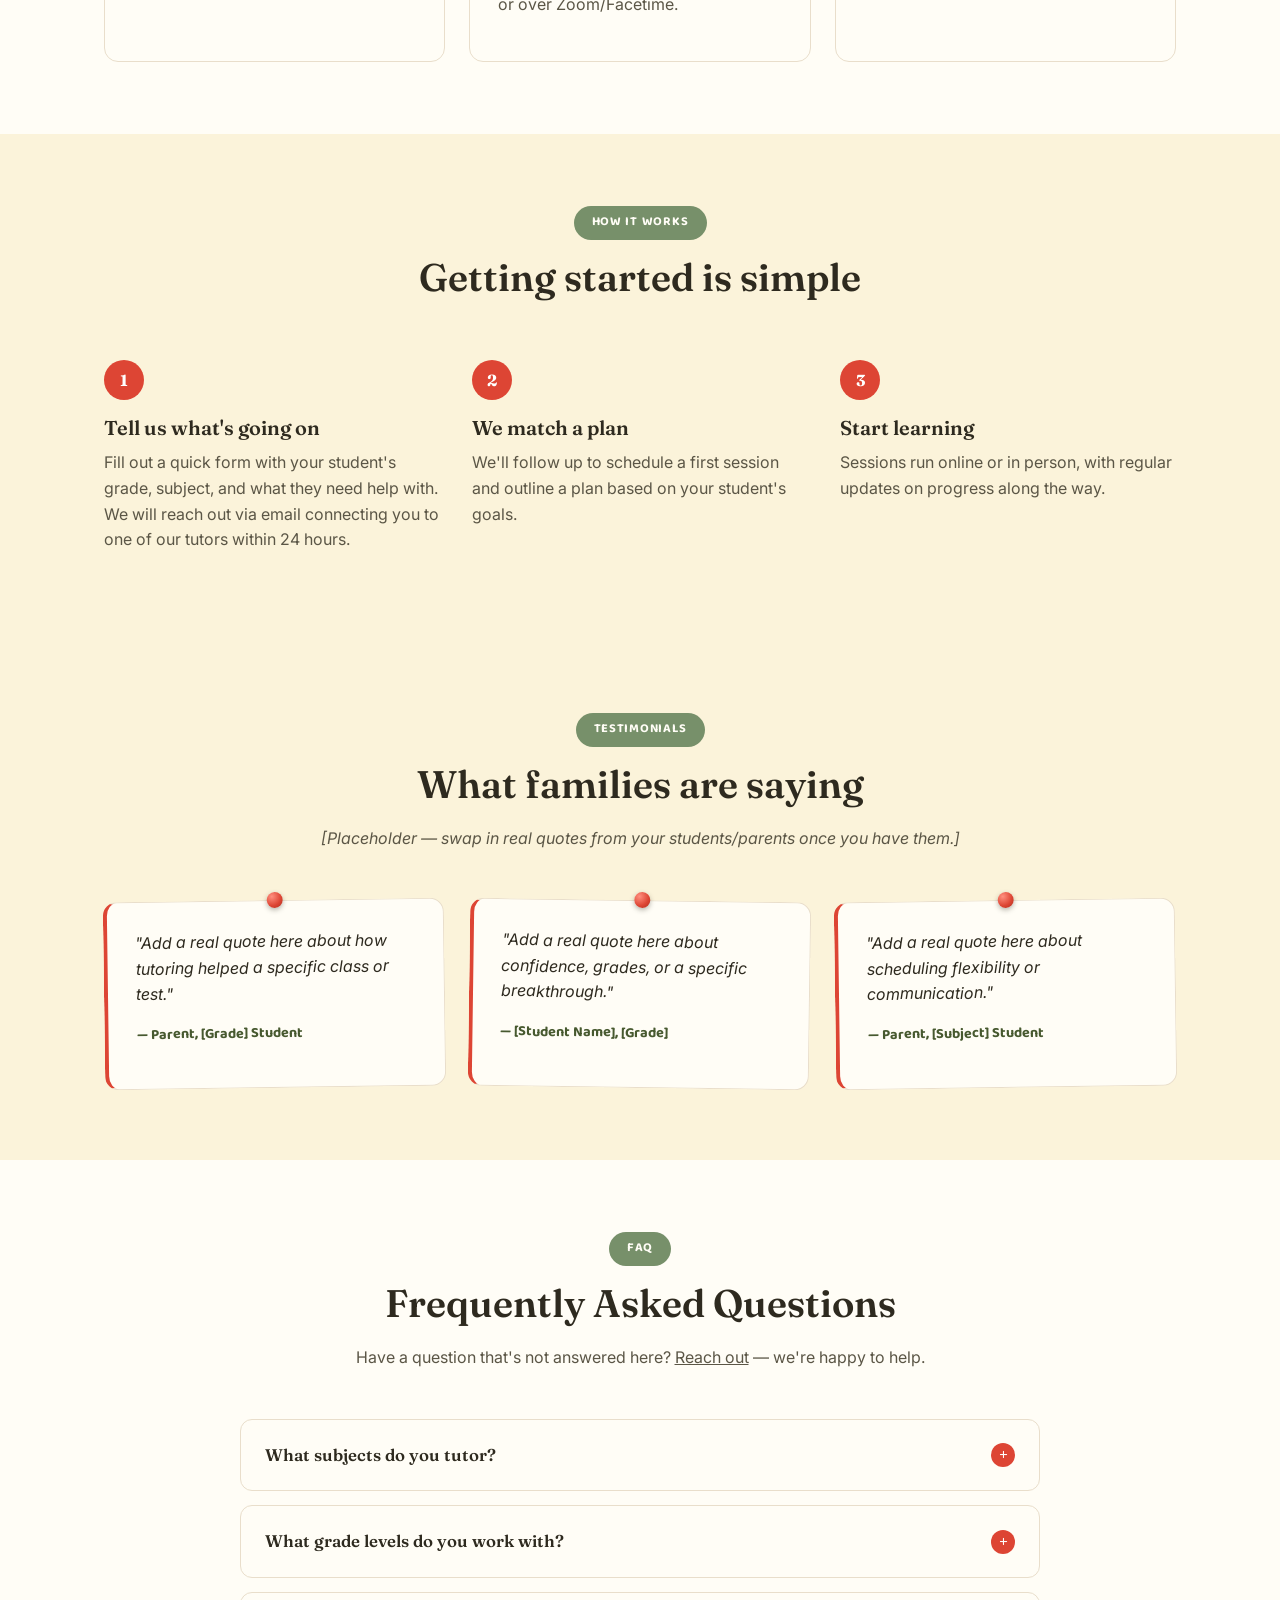
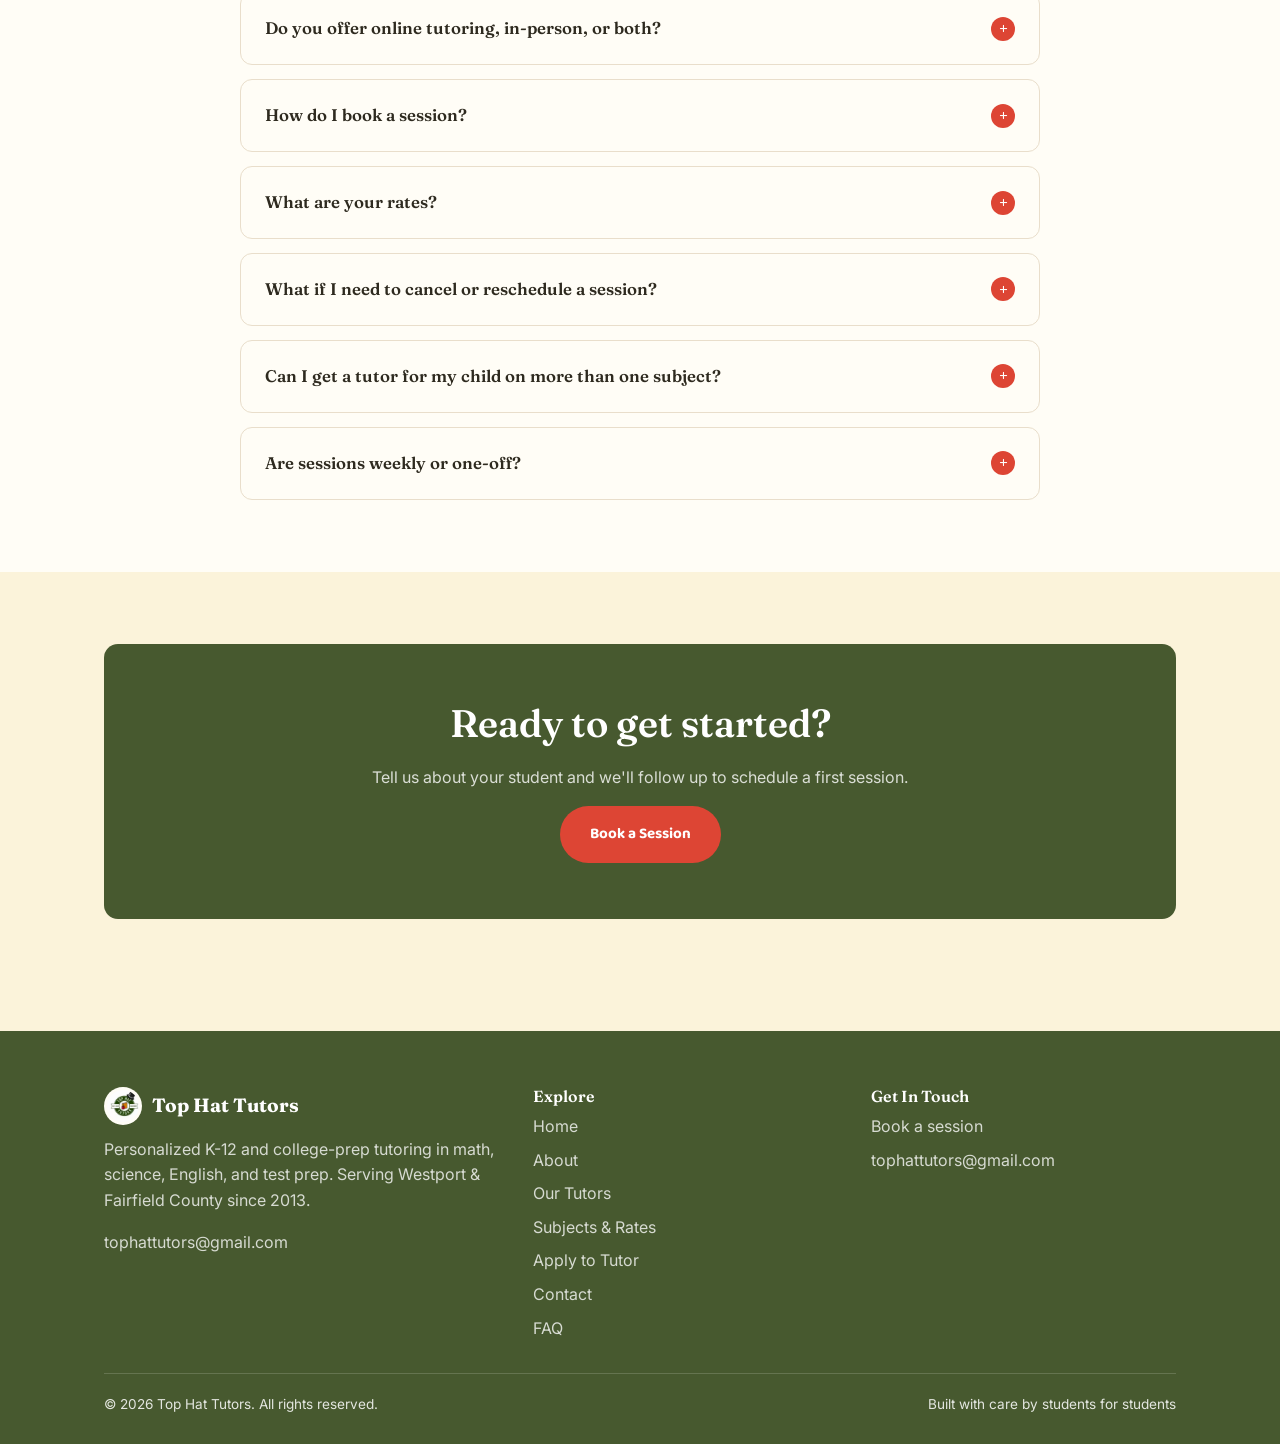
==== commit 538265b8: "Add new topics to homepage "What we cover" and direct footer email link Homepage hero list now inclu" ====
--- a/index.html
+++ b/index.html
@@ -78,7 +78,15 @@
           </li>
           <li>
             <svg width="18" height="18" viewBox="0 0 24 24" fill="none" stroke="currentColor" stroke-width="2"><path d="M20 6L9 17l-5-5"/></svg>
-            College essay coaching
+            College essay &amp; Common App review
+          </li>
+          <li>
+            <svg width="18" height="18" viewBox="0 0 24 24" fill="none" stroke="currentColor" stroke-width="2"><path d="M20 6L9 17l-5-5"/></svg>
+            Music lessons
+          </li>
+          <li>
+            <svg width="18" height="18" viewBox="0 0 24 24" fill="none" stroke="currentColor" stroke-width="2"><path d="M20 6L9 17l-5-5"/></svg>
+            Sports coaching
           </li>
         </ul>
       </div>
@@ -240,6 +248,7 @@
           Top Hat Tutors
         </div>
         <p>Personalized K-12 and college-prep tutoring in math, science, English, and test prep. Serving Westport &amp; Fairfield County since 2013.</p>
+        <p><a href="mailto:tophattutors@gmail.com">tophattutors@gmail.com</a></p>
       </div>
       <div>
         <h4>Explore</h4>
--- a/css/style.css
+++ b/css/style.css
@@ -344,11 +344,15 @@
   gap: 24px;
 }
 
+.grid-2 { grid-template-columns: repeat(2, 1fr); }
 .grid-3 { grid-template-columns: repeat(3, 1fr); }
 .grid-4 { grid-template-columns: repeat(4, 1fr); }
 
 @media (max-width: 900px) {
   .grid-3, .grid-4 { grid-template-columns: repeat(2, 1fr); }
+}
+@media (max-width: 800px) {
+  .grid-2 { grid-template-columns: 1fr; }
 }
 @media (max-width: 600px) {
   .grid-3, .grid-4 { grid-template-columns: 1fr; }
@@ -576,6 +580,23 @@
   font-weight: 600;
 }
 .rate-table tr:last-child td { border-bottom: none; }
+.essay-rates {
+  margin-top: 24px;
+  background: var(--paper);
+  border-radius: var(--radius);
+  box-shadow: var(--shadow-soft);
+  padding: 20px 24px;
+}
+.essay-rates h3 {
+  font-family: var(--font-heading);
+  margin-bottom: 12px;
+}
+.essay-rates ul { list-style: none; padding: 0; margin: 0; }
+.essay-rates li {
+  padding: 8px 0;
+  border-bottom: 1px solid var(--gray-200);
+}
+.essay-rates li:last-child { border-bottom: none; }
 
 /* ---------- Page hero (inner pages) ---------- */
 .page-hero {
@@ -782,6 +803,44 @@
   margin-bottom: 0;
 }
 
+.bio-toggle {
+  margin-top: 4px;
+}
+.bio-toggle summary {
+  cursor: pointer;
+  list-style: none;
+  display: inline-flex;
+  align-items: center;
+  gap: 6px;
+  font-family: var(--font-accent);
+  font-weight: 700;
+  font-size: 0.85rem;
+  color: var(--sage-dark);
+}
+.bio-toggle summary::-webkit-details-marker { display: none; }
+.bio-toggle summary::marker { content: ""; }
+.bio-toggle summary:hover { color: var(--brick); }
+.bio-toggle summary .faq-icon {
+  flex-shrink: 0;
+  width: 18px;
+  height: 18px;
+  border-radius: 50%;
+  background: var(--sage);
+  color: var(--white);
+  display: flex;
+  align-items: center;
+  justify-content: center;
+  font-size: 0.8rem;
+  font-weight: 700;
+  transition: transform 0.2s ease;
+}
+.bio-toggle[open] summary .faq-icon {
+  transform: rotate(45deg);
+}
+.bio-toggle .tutor-bio {
+  margin-top: 12px;
+}
+
 .no-results {
   grid-column: 1 / -1;
   text-align: center;
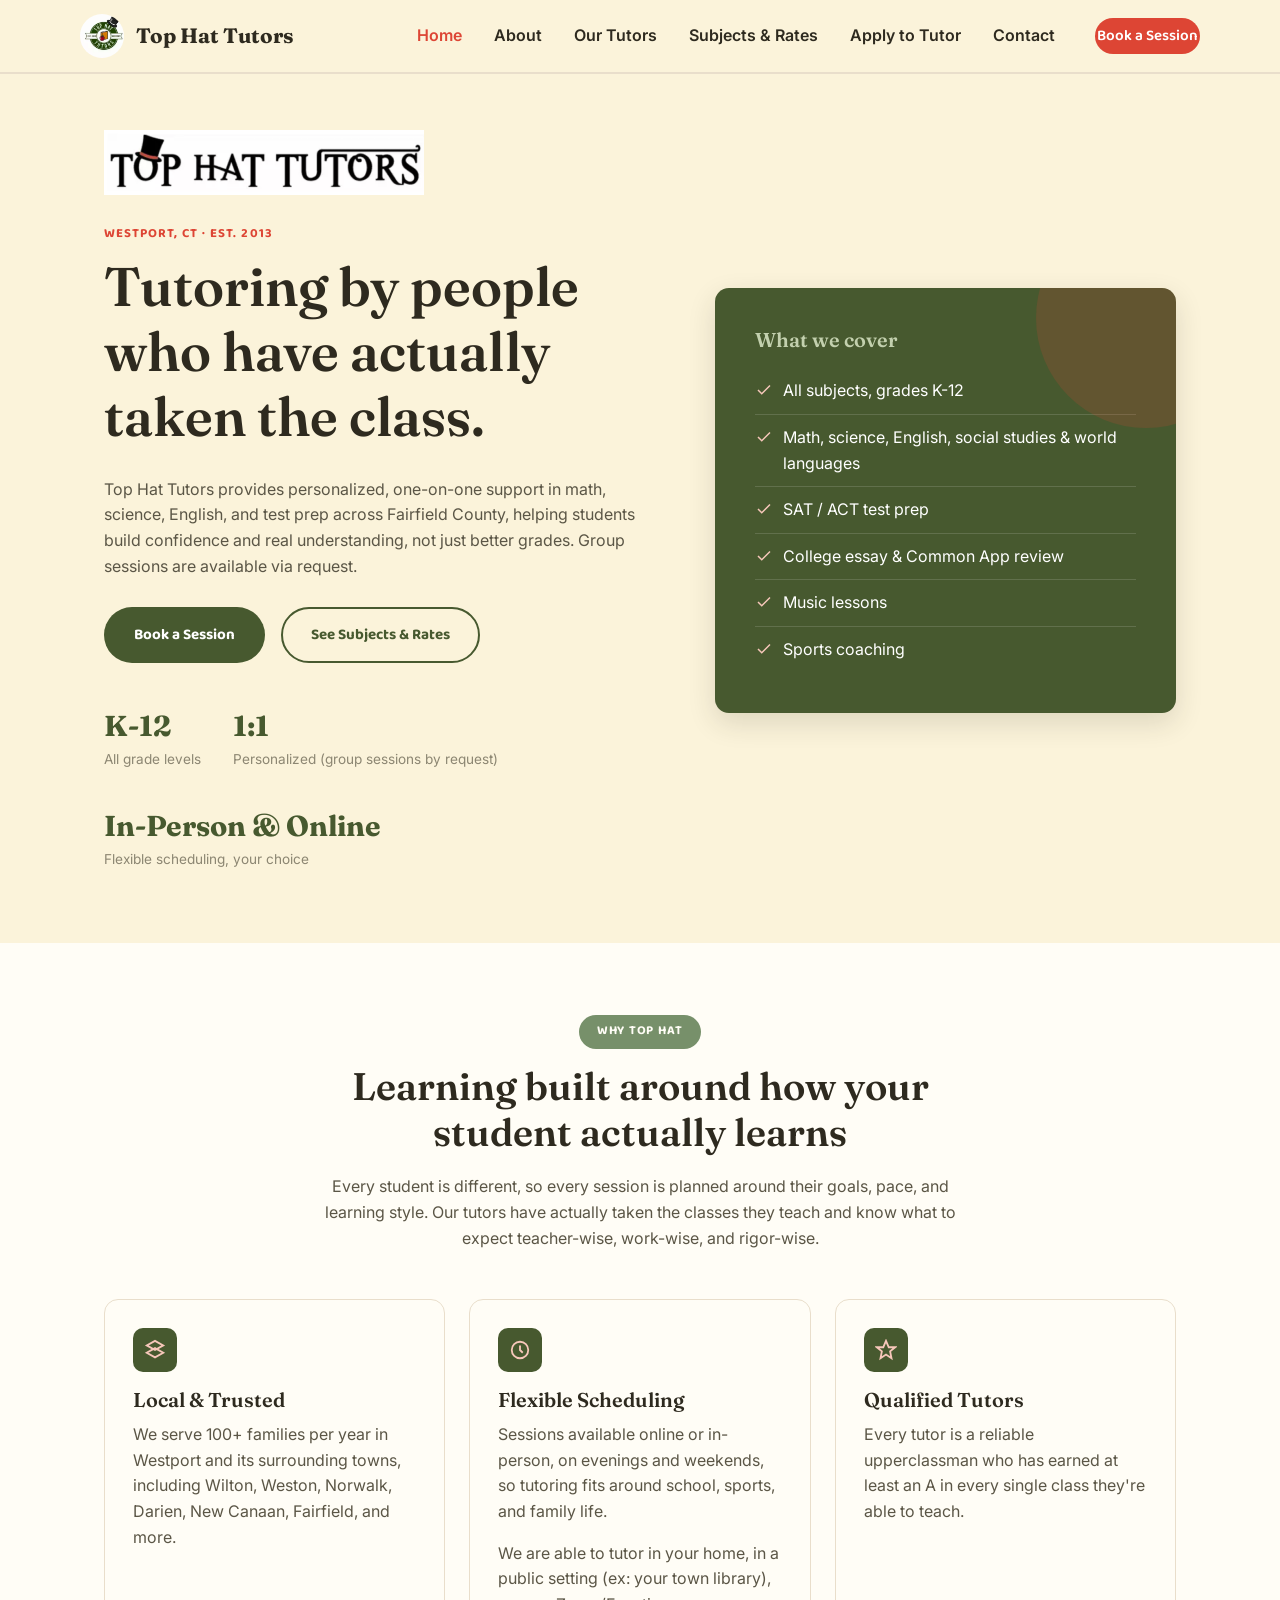
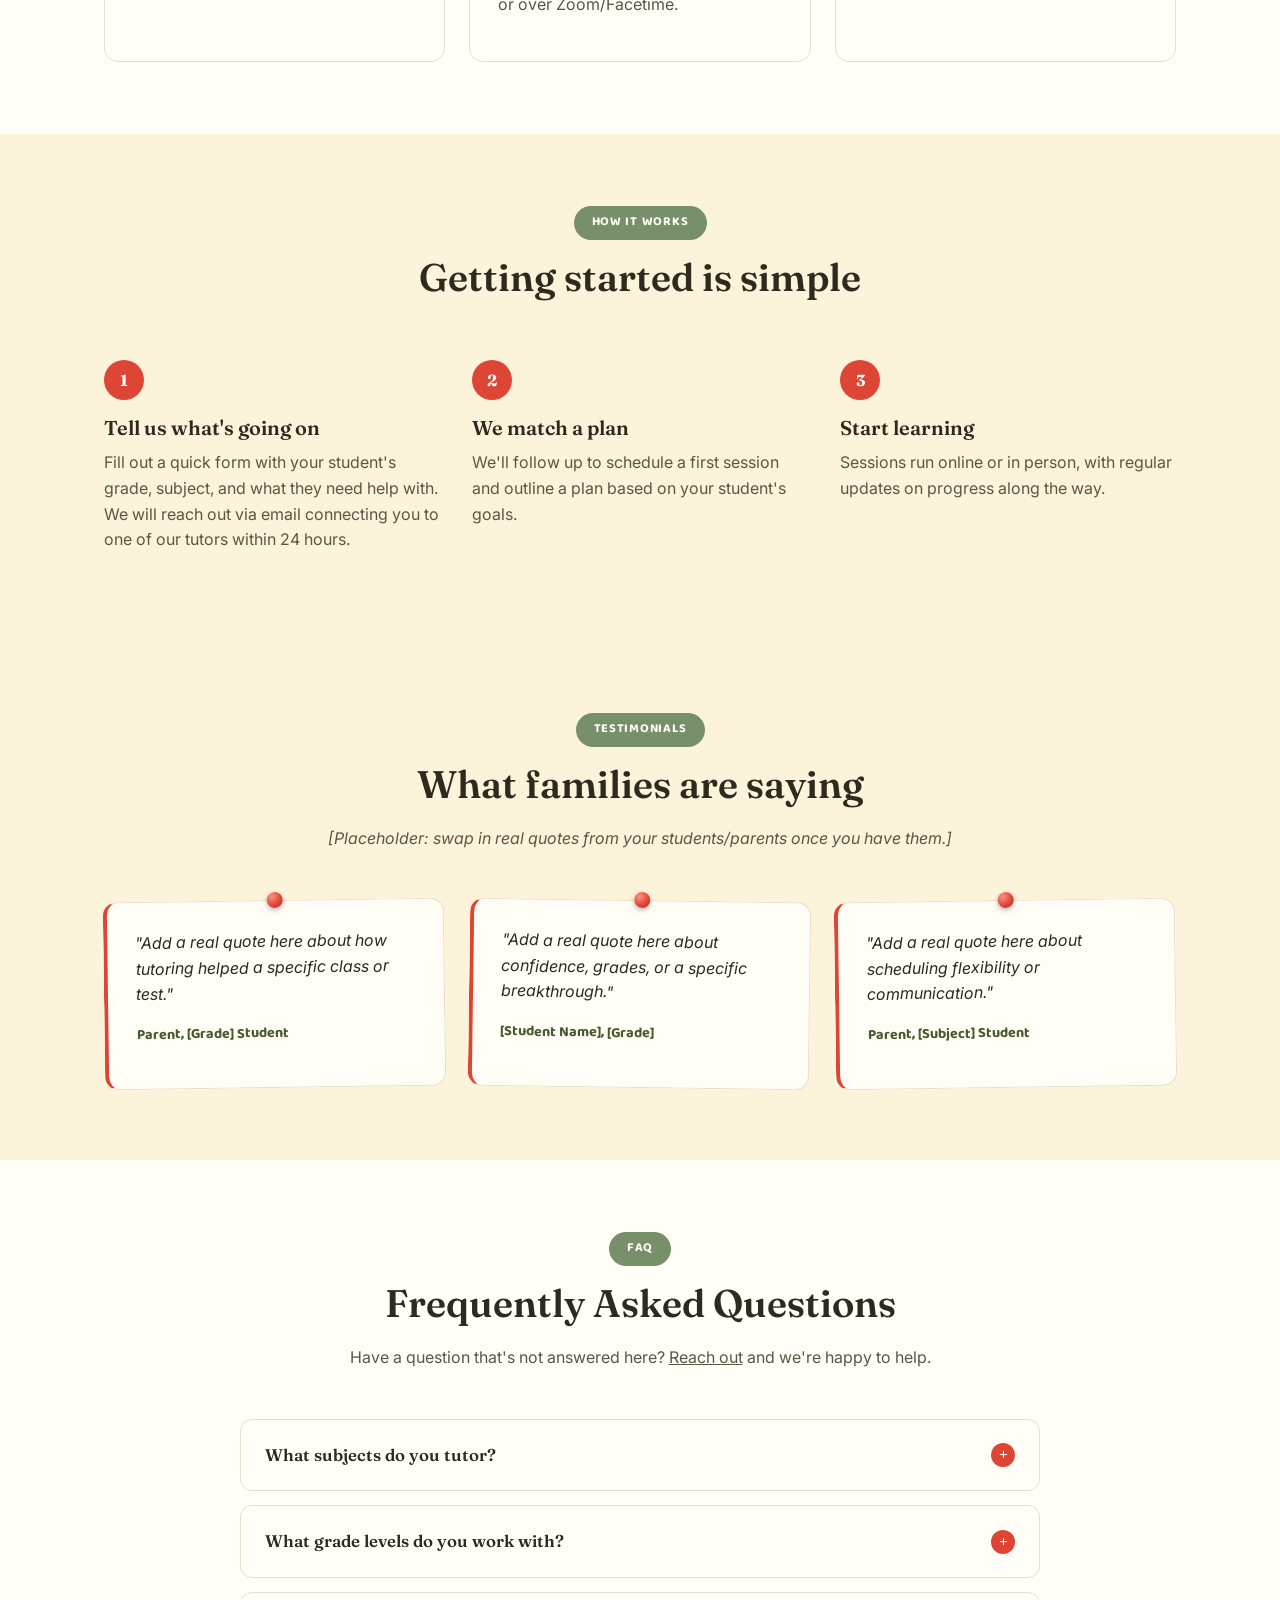
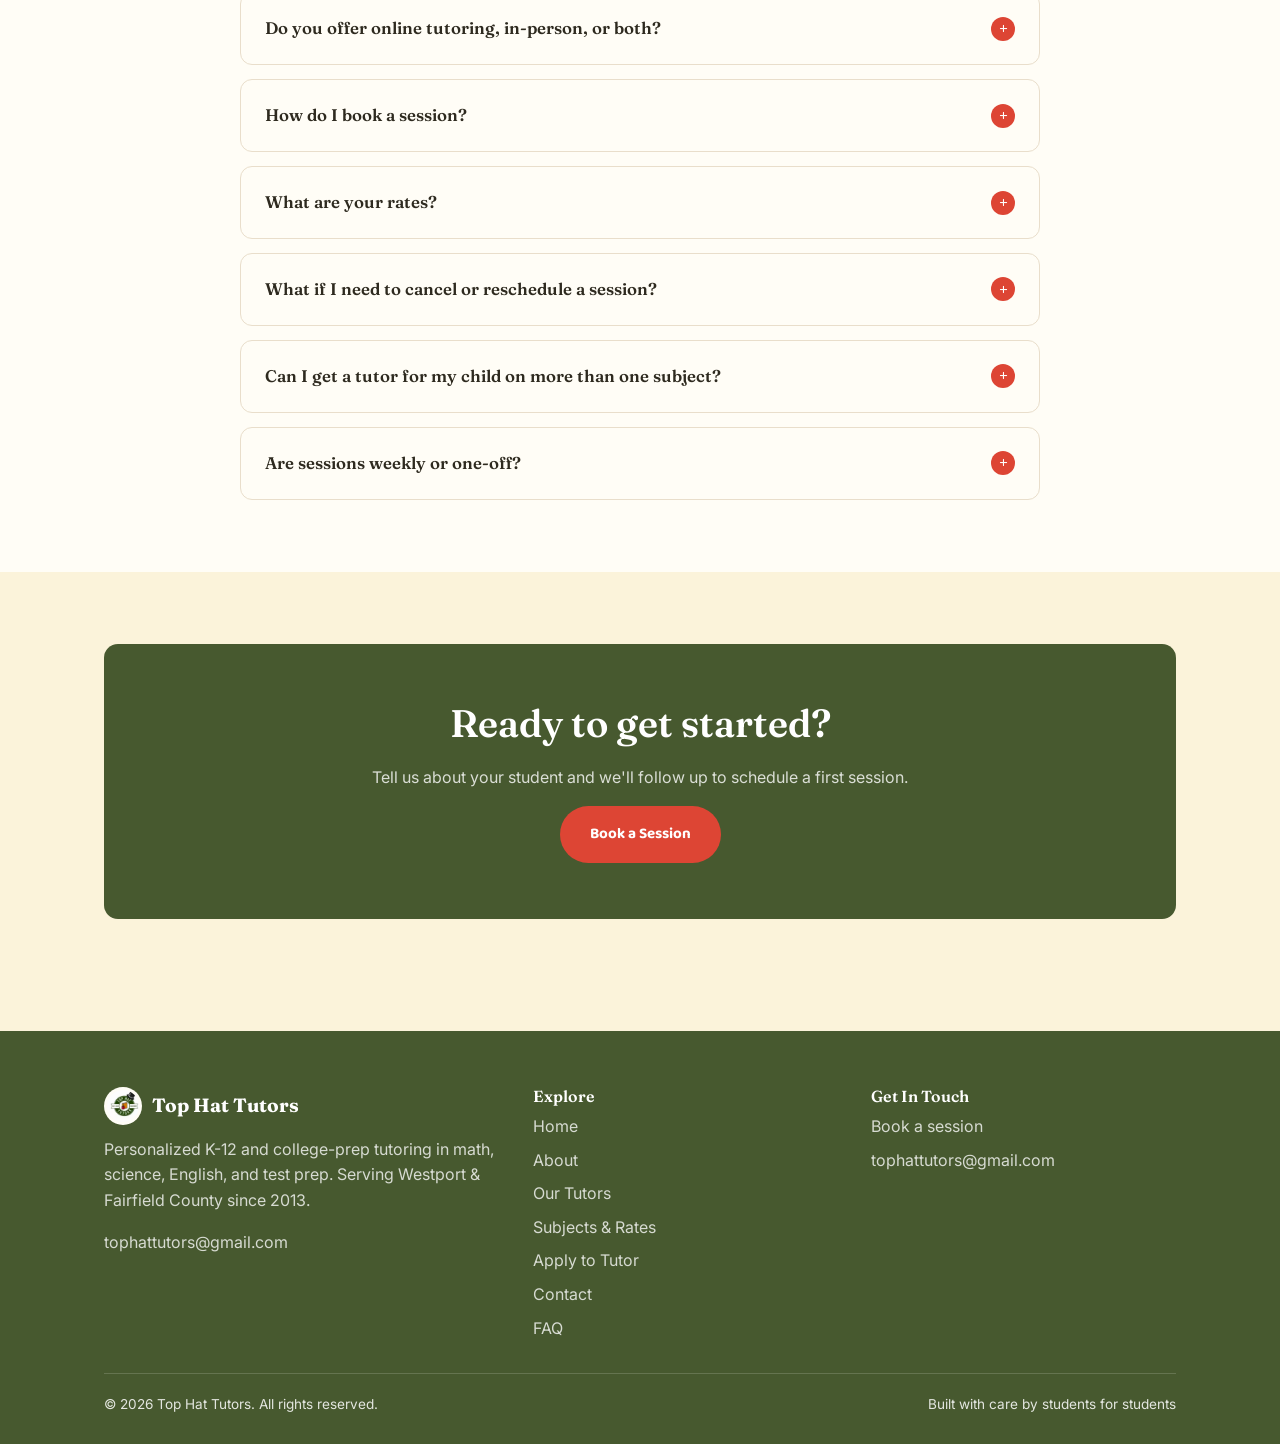
==== commit c4e43b12: "Remove em dashes site-wide and consolidate essay rates into the rate table - Rewrote the subjects pa" ====
--- a/index.html
+++ b/index.html
@@ -41,7 +41,7 @@
         <img src="assets/logo/wordmark.png" alt="Top Hat Tutors" class="hero-wordmark">
         <span class="eyebrow">Westport, CT &middot; Est. 2013</span>
         <h1>Tutoring by people who have actually taken the class.</h1>
-        <p>Top Hat Tutors provides personalized, one-on-one support in math, science, English, and test prep across Fairfield County — helping students build confidence and real understanding, not just better grades. Group sessions are available via request.</p>
+        <p>Top Hat Tutors provides personalized, one-on-one support in math, science, English, and test prep across Fairfield County, helping students build confidence and real understanding, not just better grades. Group sessions are available via request.</p>
         <div class="hero-actions">
           <a href="contact.html" class="btn btn-primary">Book a Session</a>
           <a href="subjects.html" class="btn btn-outline">See Subjects &amp; Rates</a>
@@ -158,20 +158,20 @@
       <div class="section-head">
         <span class="section-tag">Testimonials</span>
         <h2>What families are saying</h2>
-        <p><em>[Placeholder — swap in real quotes from your students/parents once you have them.]</em></p>
+        <p><em>[Placeholder: swap in real quotes from your students/parents once you have them.]</em></p>
       </div>
       <div class="grid grid-3">
         <div class="testimonial pinned">
           <p class="quote">"Add a real quote here about how tutoring helped a specific class or test."</p>
-          <p class="who">— Parent, [Grade] Student</p>
+          <p class="who">Parent, [Grade] Student</p>
         </div>
         <div class="testimonial pinned">
           <p class="quote">"Add a real quote here about confidence, grades, or a specific breakthrough."</p>
-          <p class="who">— [Student Name], [Grade]</p>
+          <p class="who">[Student Name], [Grade]</p>
         </div>
         <div class="testimonial pinned">
           <p class="quote">"Add a real quote here about scheduling flexibility or communication."</p>
-          <p class="who">— Parent, [Subject] Student</p>
+          <p class="who">Parent, [Subject] Student</p>
         </div>
       </div>
     </div>
@@ -182,7 +182,7 @@
       <div class="section-head">
         <span class="section-tag">FAQ</span>
         <h2>Frequently Asked Questions</h2>
-        <p>Have a question that's not answered here? <a href="contact.html">Reach out</a> &mdash; we're happy to help.</p>
+        <p>Have a question that's not answered here? <a href="contact.html">Reach out</a> and we're happy to help.</p>
       </div>
       <div class="faq-list">
         <details class="faq-item">
--- a/css/style.css
+++ b/css/style.css
@@ -1,4 +1,4 @@
-/* ===== Top Hat Tutors — Stylesheet ===== */
+/* ===== Top Hat Tutors Stylesheet ===== */
 
 :root {
   --cream: #fbf3da;
@@ -580,23 +580,6 @@
   font-weight: 600;
 }
 .rate-table tr:last-child td { border-bottom: none; }
-.essay-rates {
-  margin-top: 24px;
-  background: var(--paper);
-  border-radius: var(--radius);
-  box-shadow: var(--shadow-soft);
-  padding: 20px 24px;
-}
-.essay-rates h3 {
-  font-family: var(--font-heading);
-  margin-bottom: 12px;
-}
-.essay-rates ul { list-style: none; padding: 0; margin: 0; }
-.essay-rates li {
-  padding: 8px 0;
-  border-bottom: 1px solid var(--gray-200);
-}
-.essay-rates li:last-child { border-bottom: none; }
 
 /* ---------- Page hero (inner pages) ---------- */
 .page-hero {
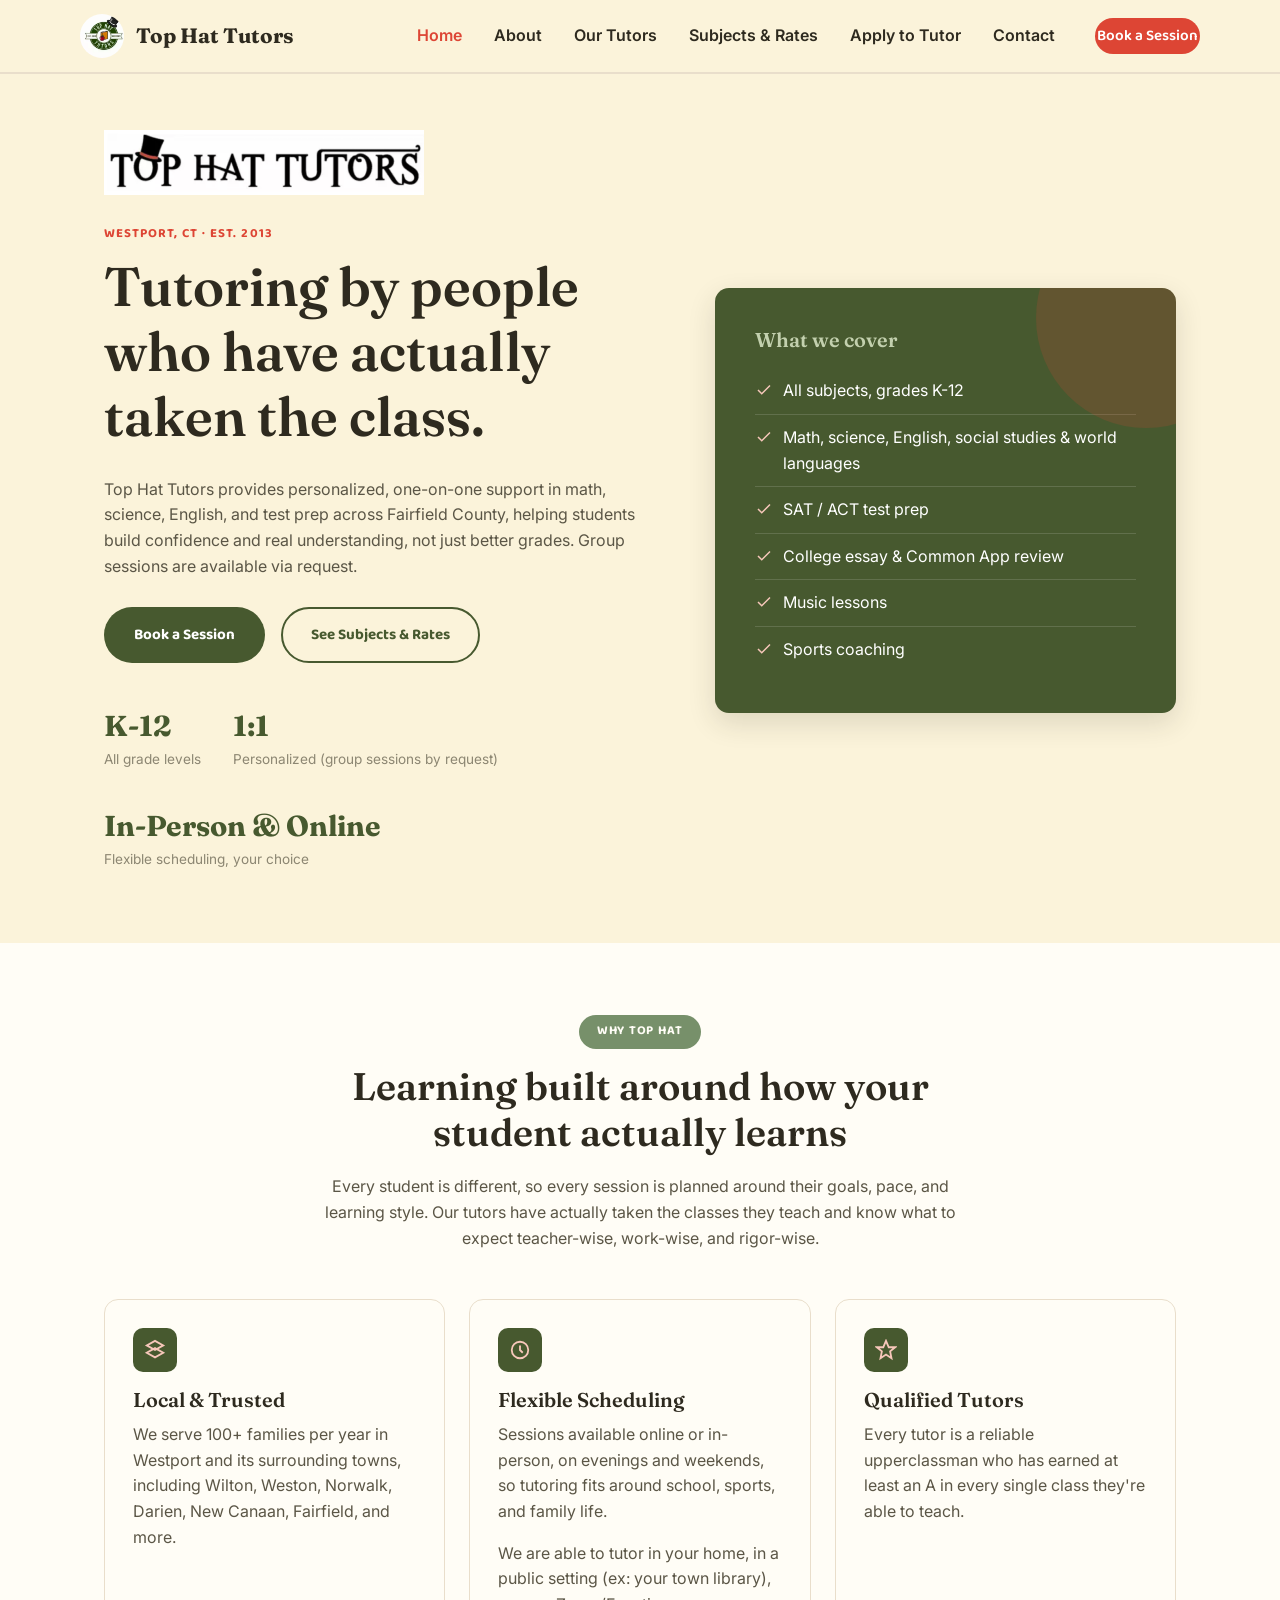
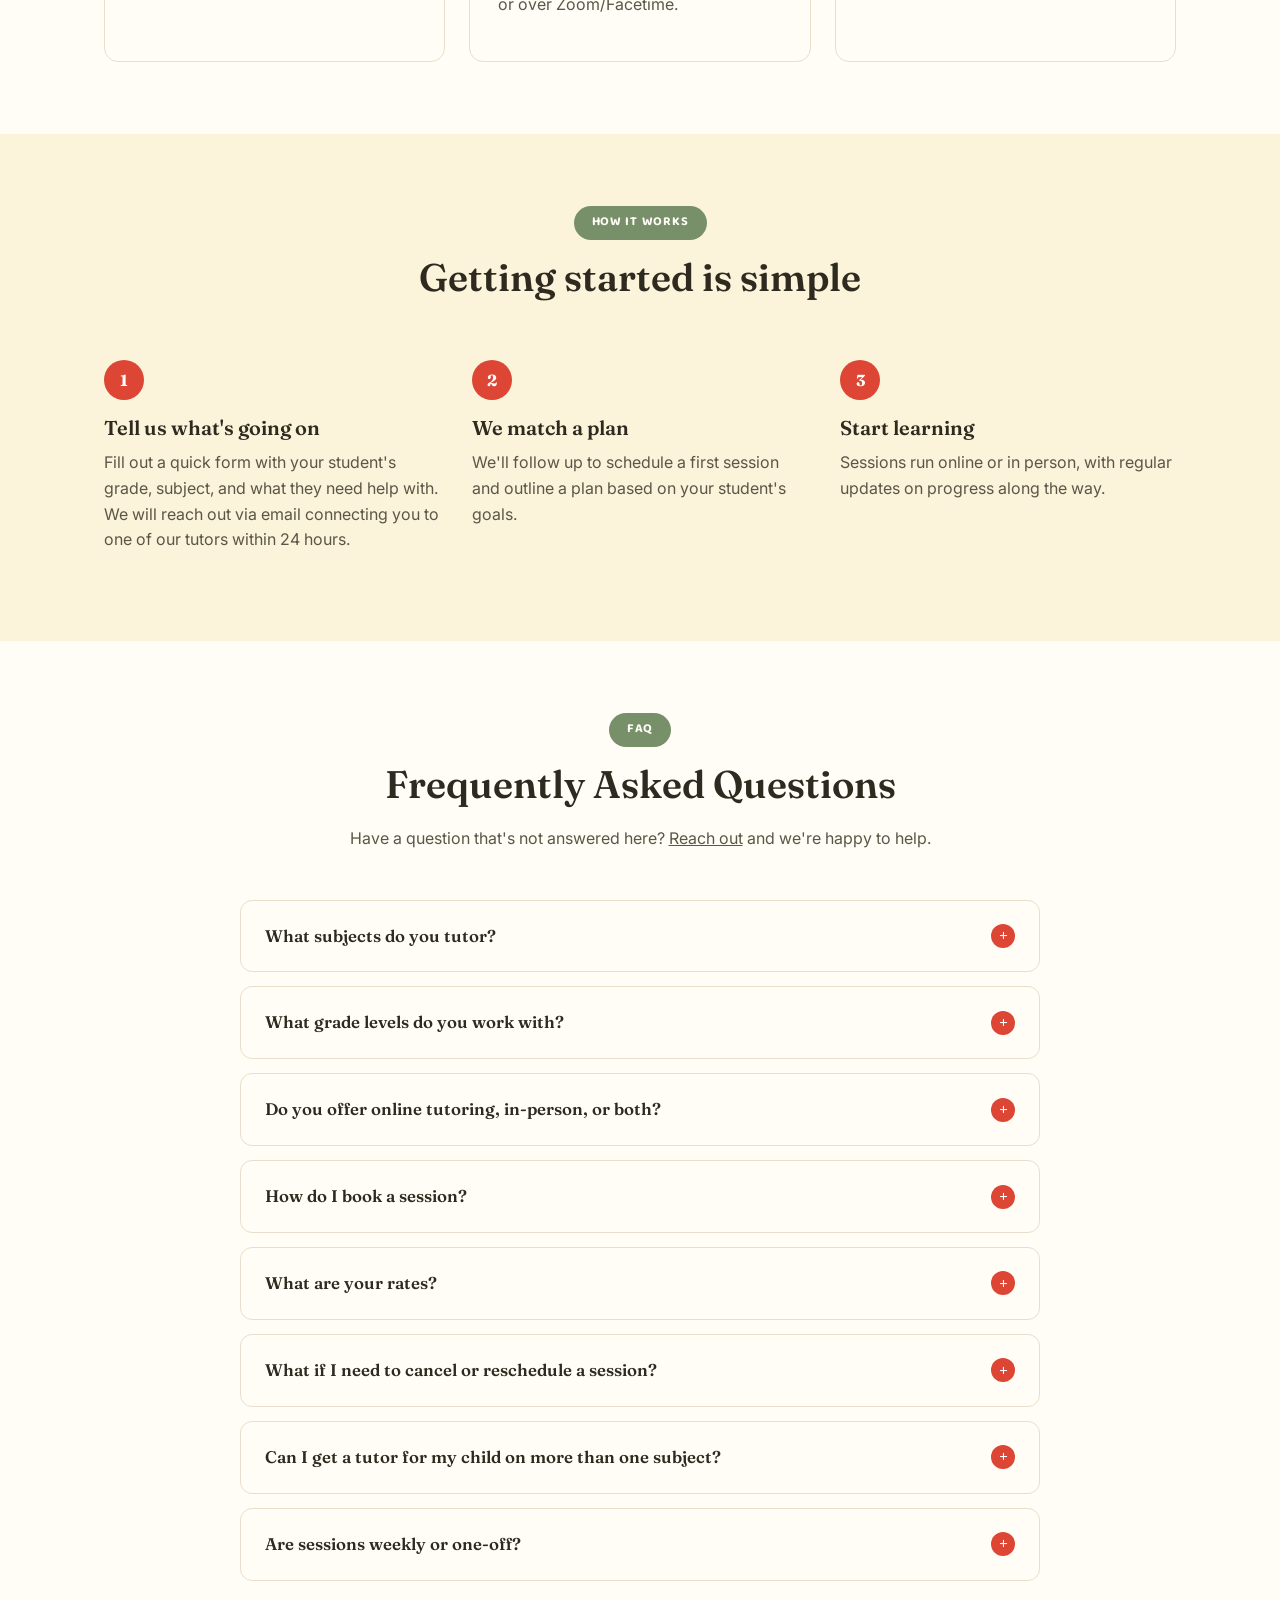
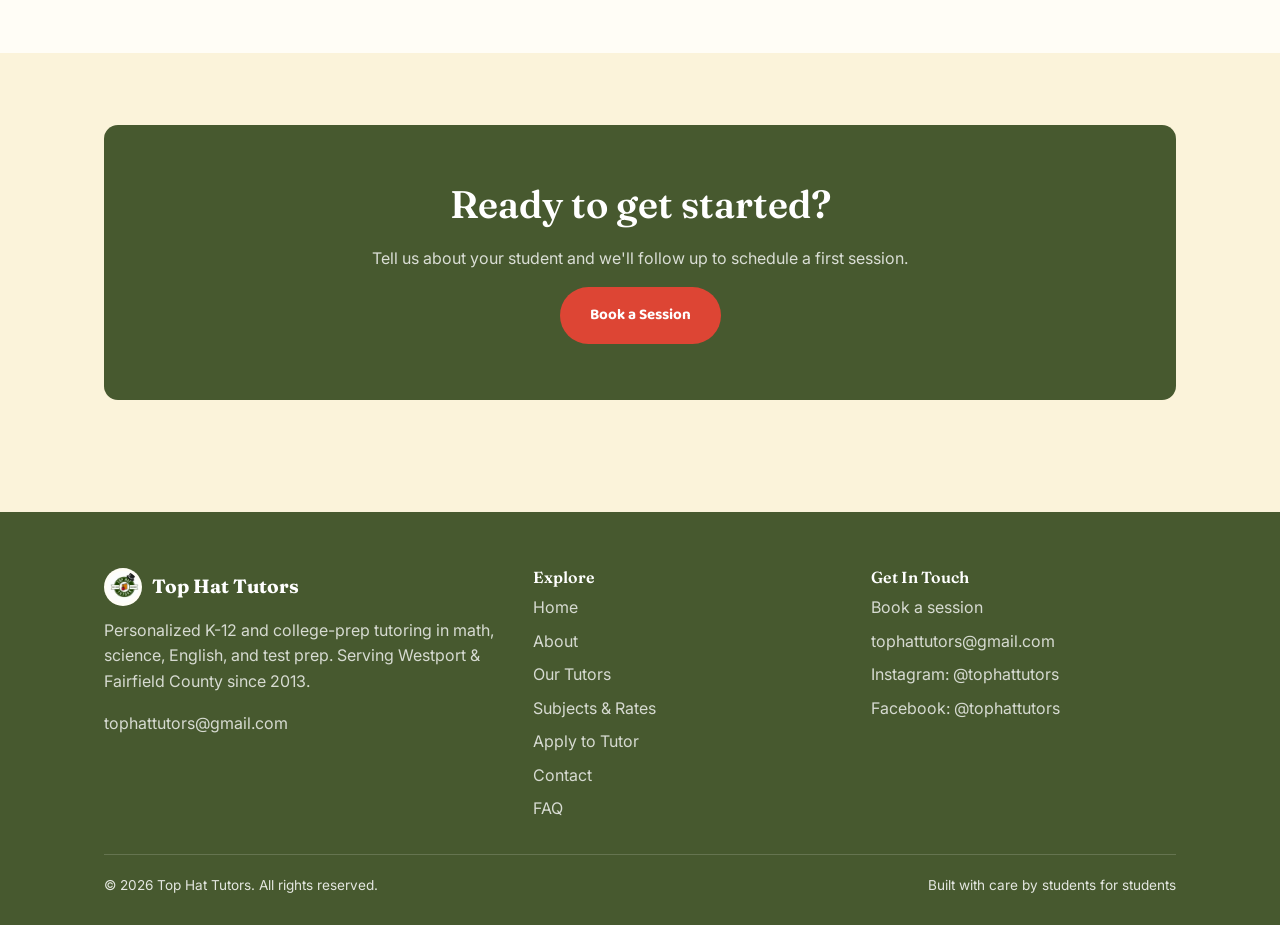
==== commit 6d71df76: "Remove placeholder testimonials, add social media links to footer Removed the "What families are say" ====
--- a/index.html
+++ b/index.html
@@ -153,30 +153,6 @@
     </div>
   </section>
 
-  <section>
-    <div class="container">
-      <div class="section-head">
-        <span class="section-tag">Testimonials</span>
-        <h2>What families are saying</h2>
-        <p><em>[Placeholder: swap in real quotes from your students/parents once you have them.]</em></p>
-      </div>
-      <div class="grid grid-3">
-        <div class="testimonial pinned">
-          <p class="quote">"Add a real quote here about how tutoring helped a specific class or test."</p>
-          <p class="who">Parent, [Grade] Student</p>
-        </div>
-        <div class="testimonial pinned">
-          <p class="quote">"Add a real quote here about confidence, grades, or a specific breakthrough."</p>
-          <p class="who">[Student Name], [Grade]</p>
-        </div>
-        <div class="testimonial pinned">
-          <p class="quote">"Add a real quote here about scheduling flexibility or communication."</p>
-          <p class="who">Parent, [Subject] Student</p>
-        </div>
-      </div>
-    </div>
-  </section>
-
   <section class="alt-bg" id="faq">
     <div class="container">
       <div class="section-head">
@@ -267,6 +243,8 @@
         <ul class="footer-links">
           <li><a href="contact.html">Book a session</a></li>
           <li><a href="mailto:tophattutors@gmail.com">tophattutors@gmail.com</a></li>
+          <li><a href="https://www.instagram.com/tophattutors" target="_blank" rel="noopener">Instagram: @tophattutors</a></li>
+          <li><a href="https://www.facebook.com/tophattutors" target="_blank" rel="noopener">Facebook: @tophattutors</a></li>
         </ul>
       </div>
     </div>
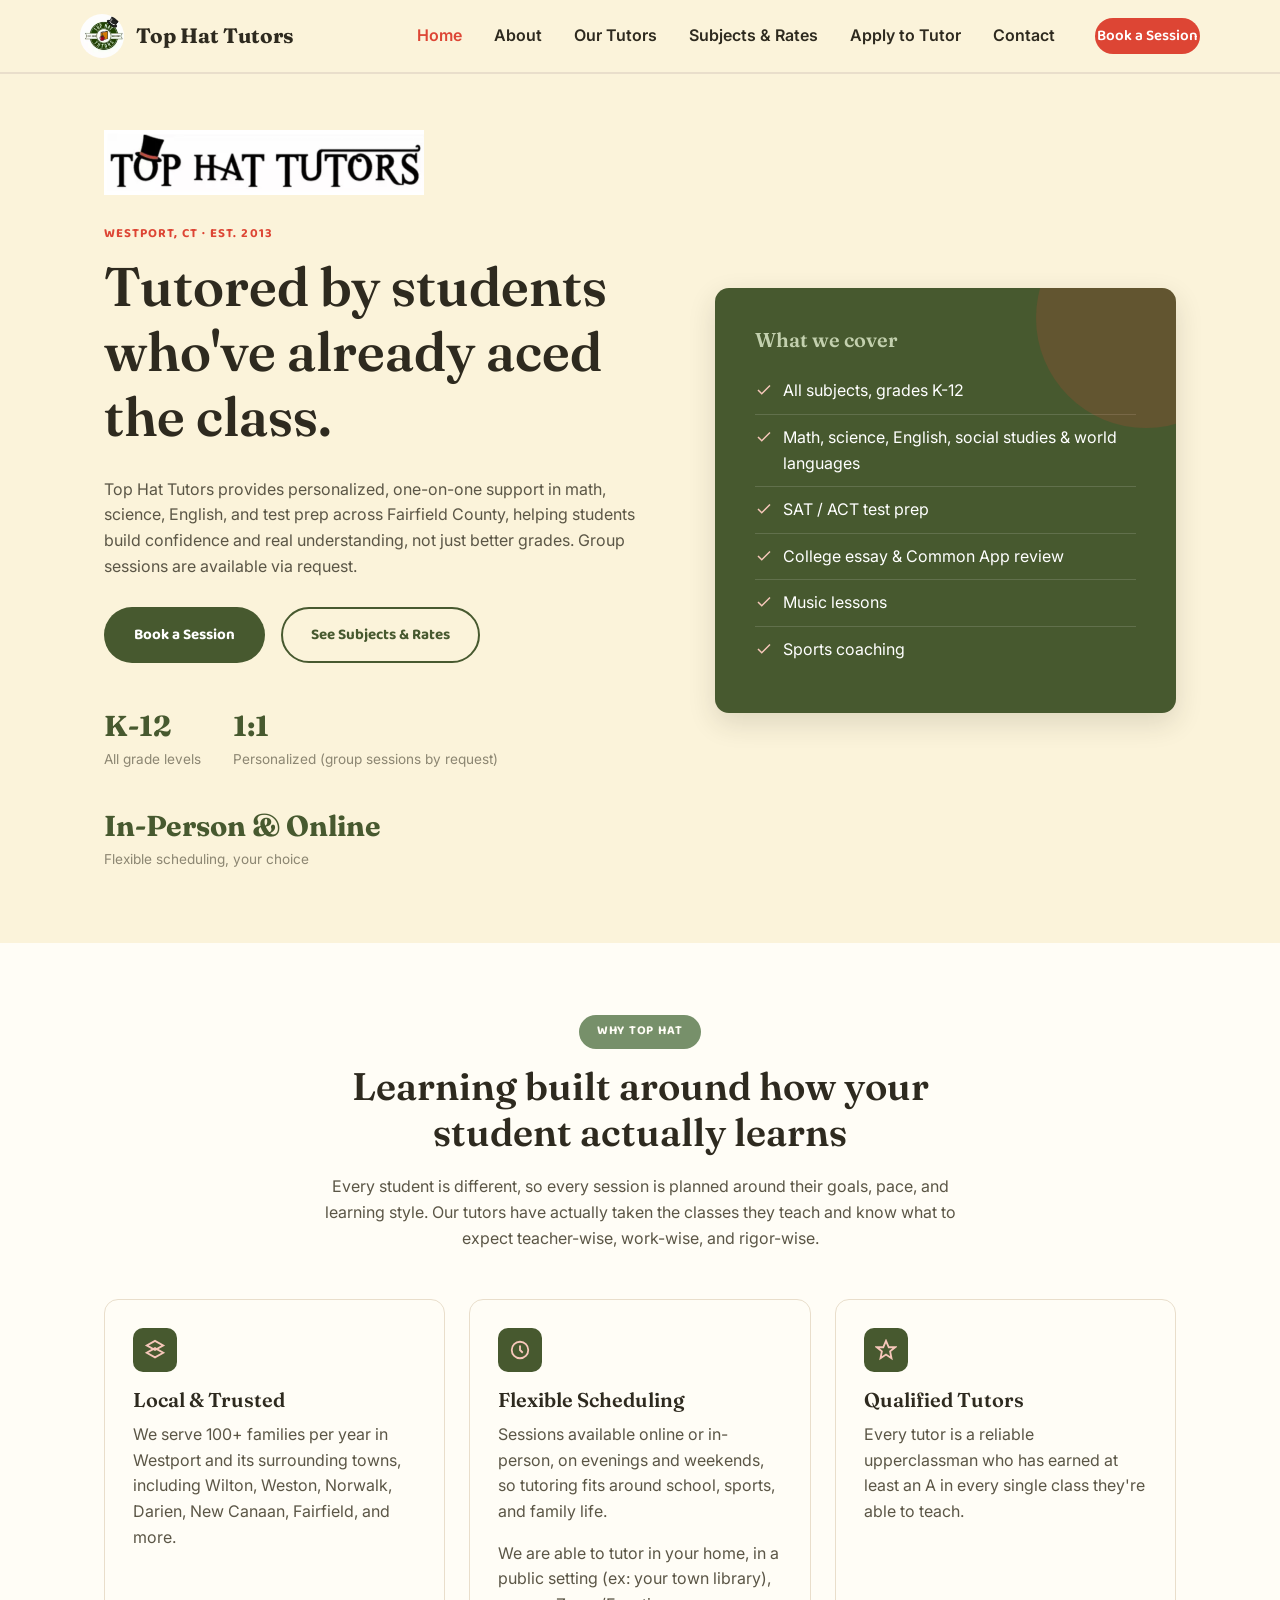
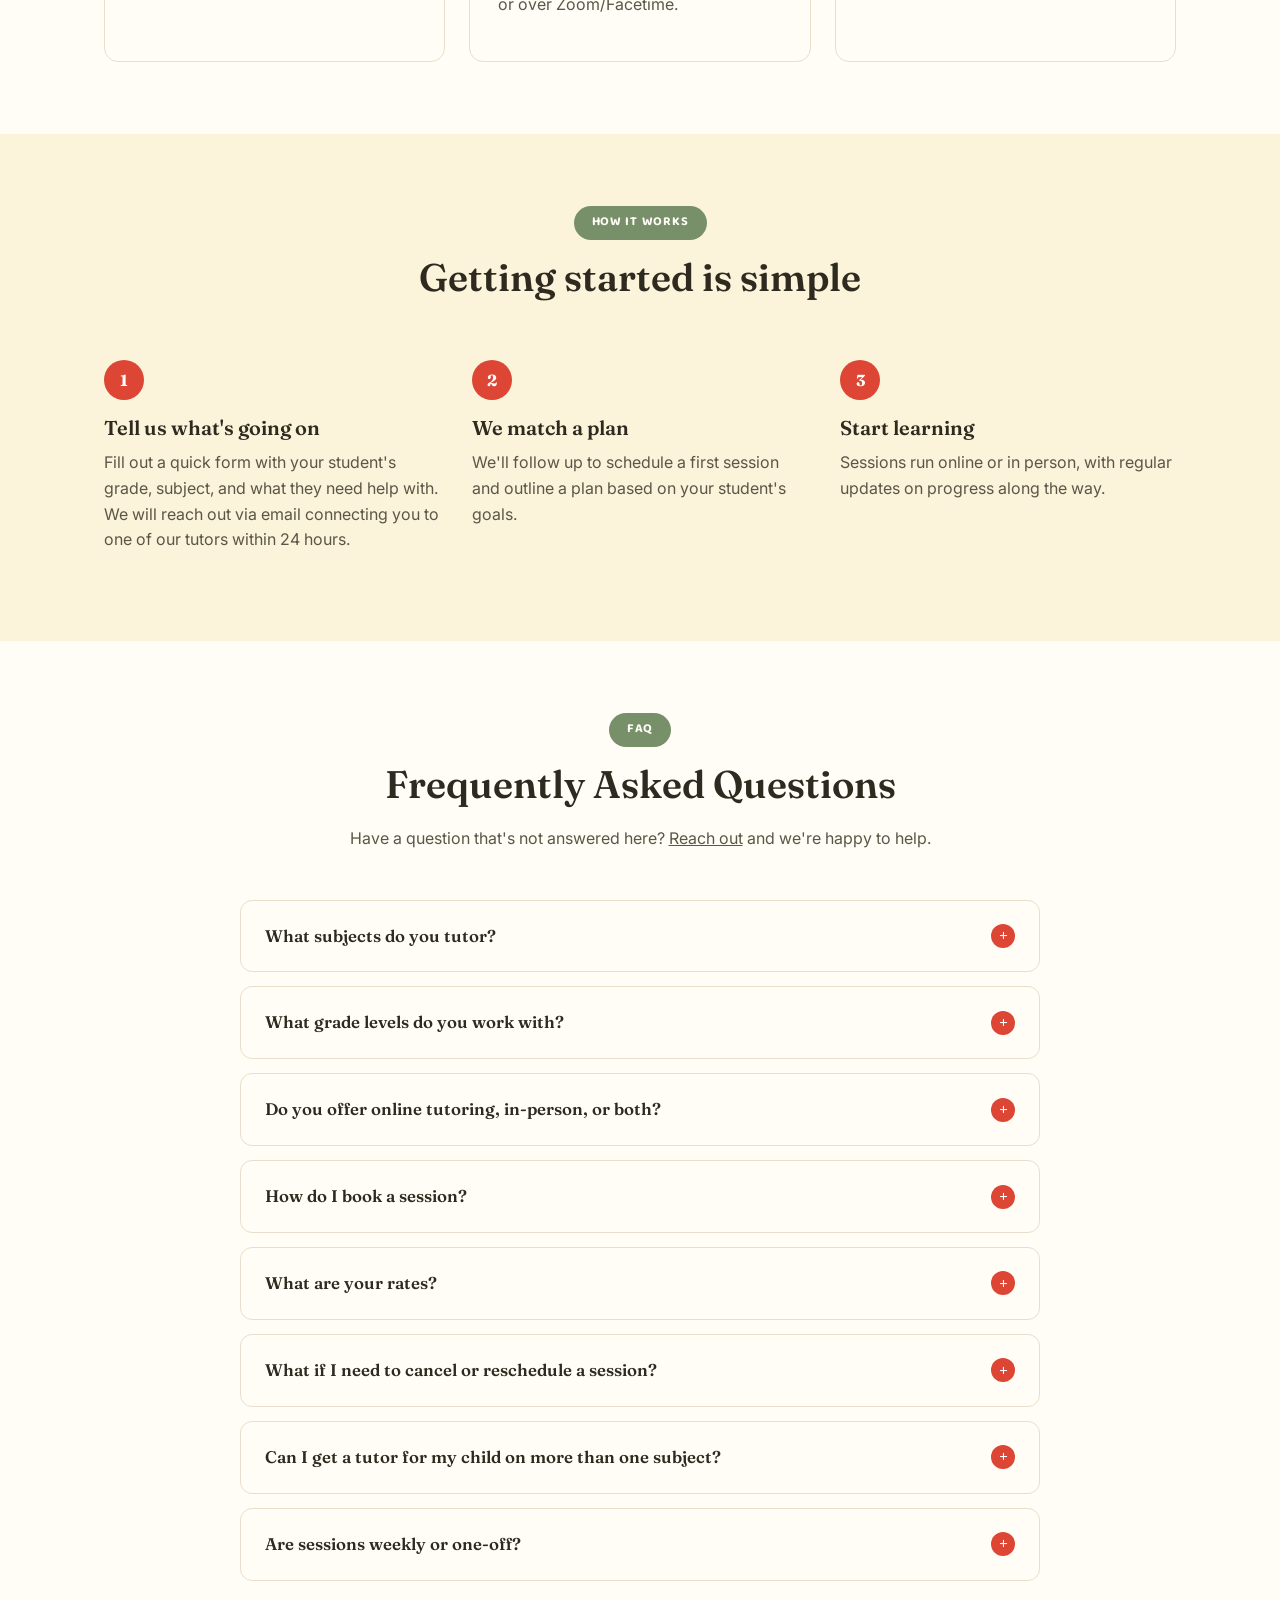
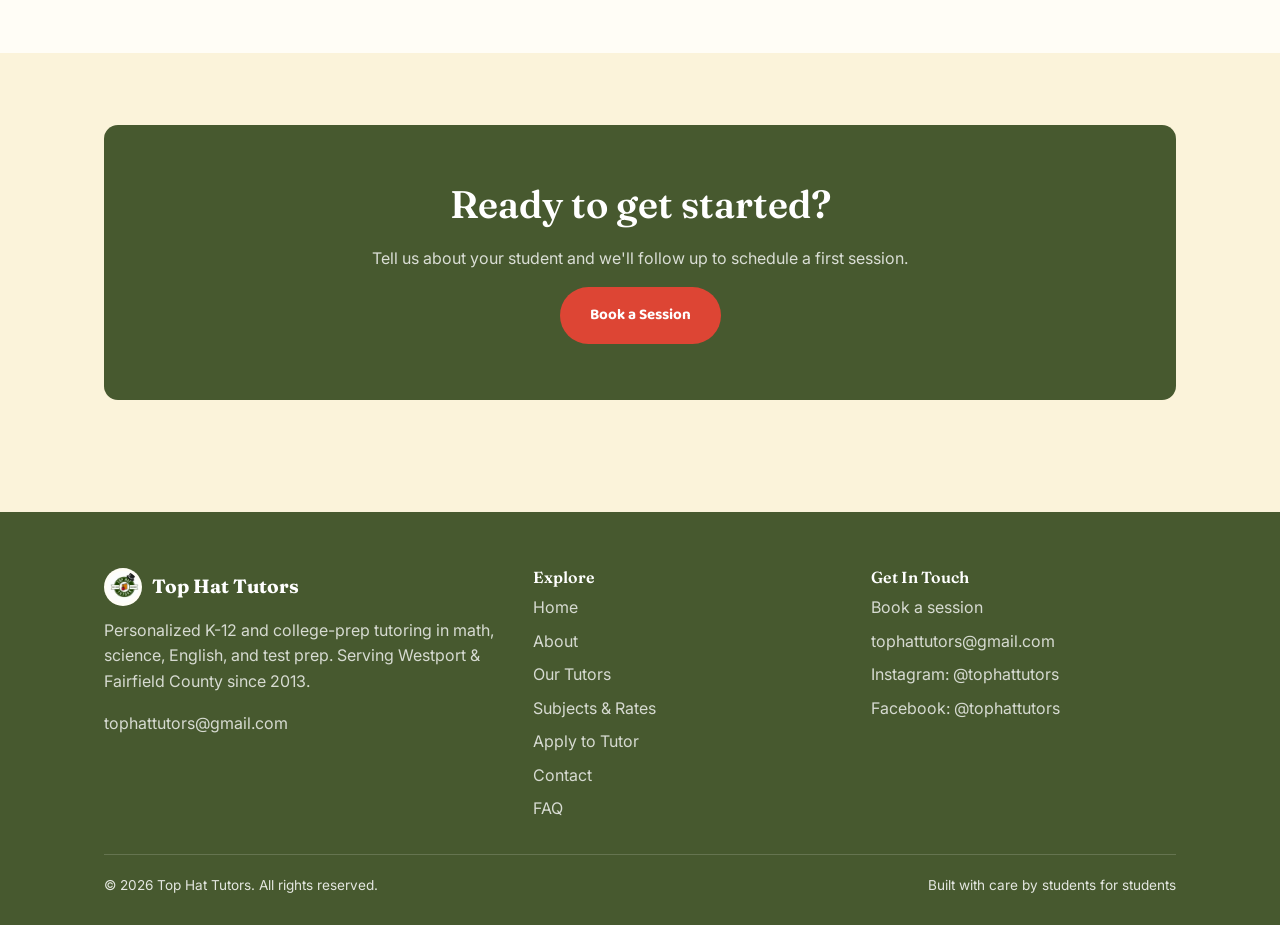
==== commit 7875a36a: "Make homepage hero headline catchier Co-Authored-By: Claude Sonnet 5 <noreply@anthropic.com> Claude-" ====
--- a/index.html
+++ b/index.html
@@ -40,7 +40,7 @@
       <div>
         <img src="assets/logo/wordmark.png" alt="Top Hat Tutors" class="hero-wordmark">
         <span class="eyebrow">Westport, CT &middot; Est. 2013</span>
-        <h1>Tutoring by people who have actually taken the class.</h1>
+        <h1>Tutored by students who've already aced the class.</h1>
         <p>Top Hat Tutors provides personalized, one-on-one support in math, science, English, and test prep across Fairfield County, helping students build confidence and real understanding, not just better grades. Group sessions are available via request.</p>
         <div class="hero-actions">
           <a href="contact.html" class="btn btn-primary">Book a Session</a>
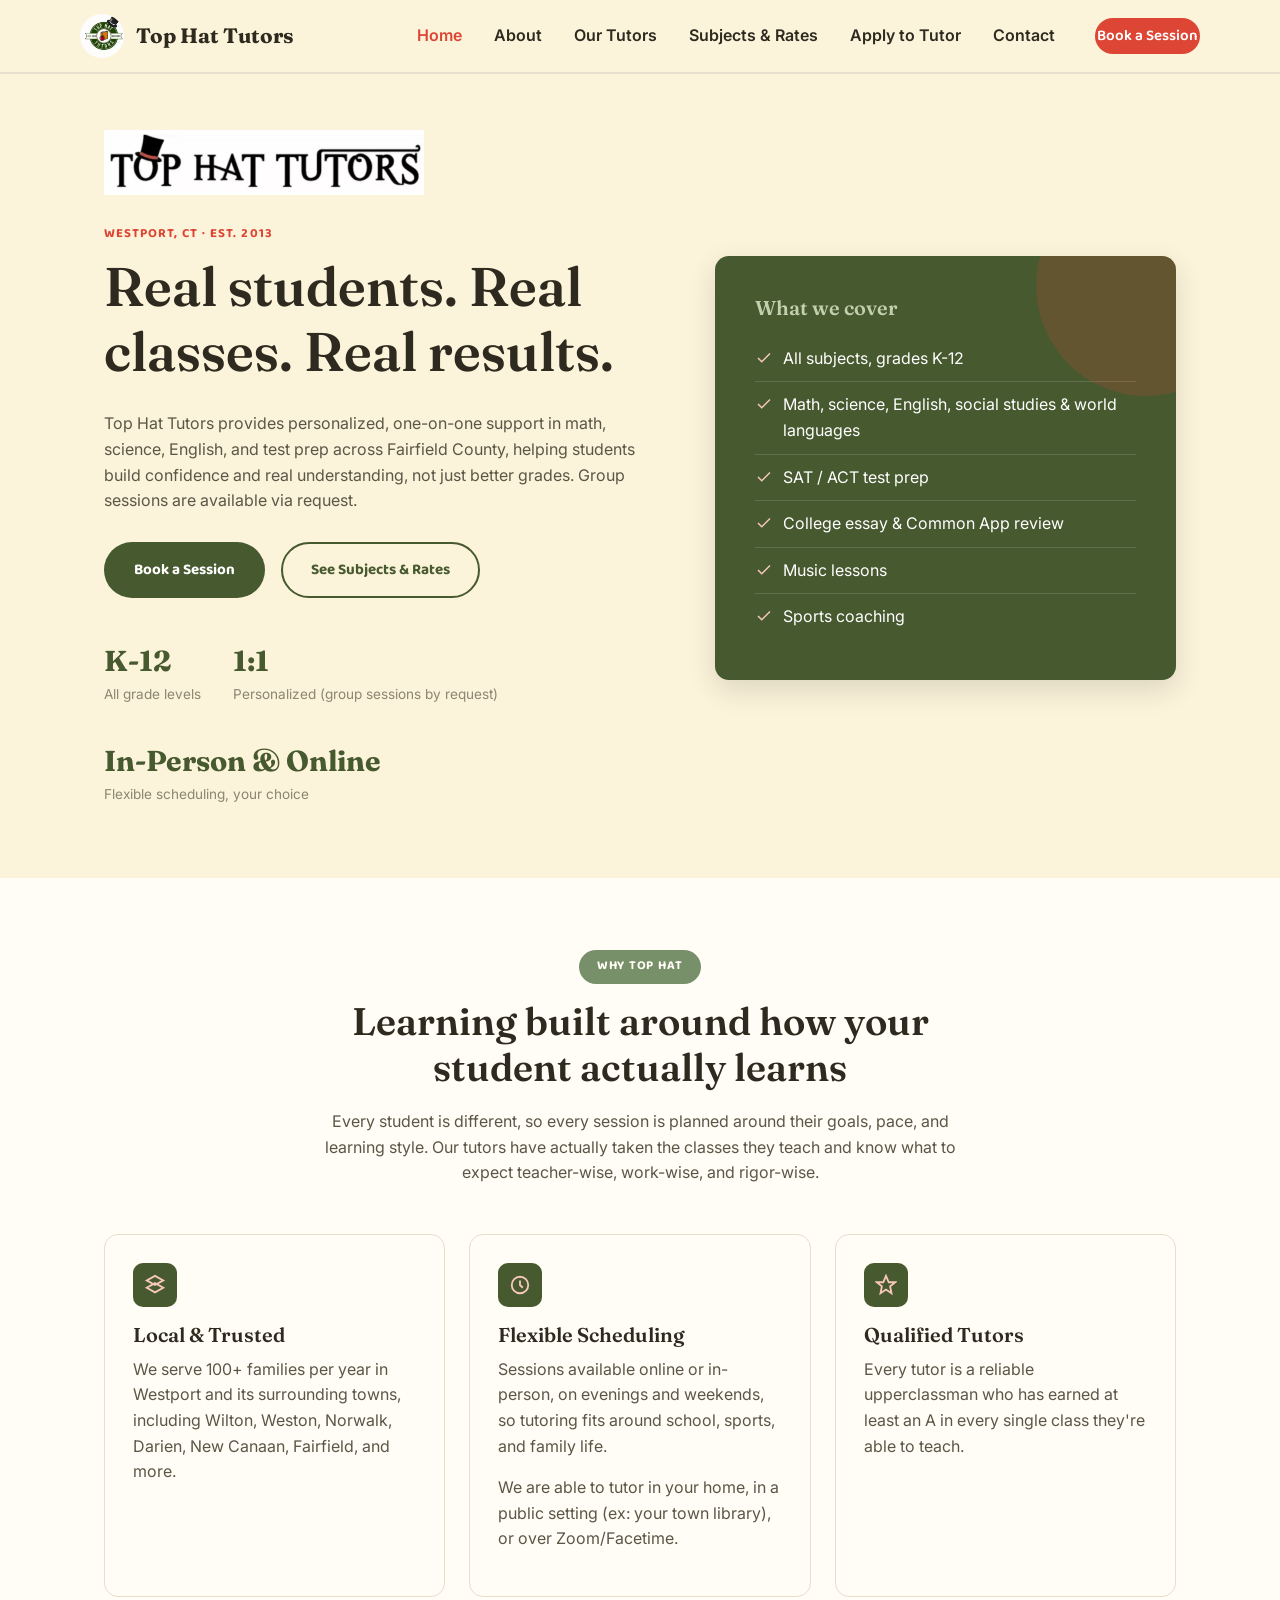
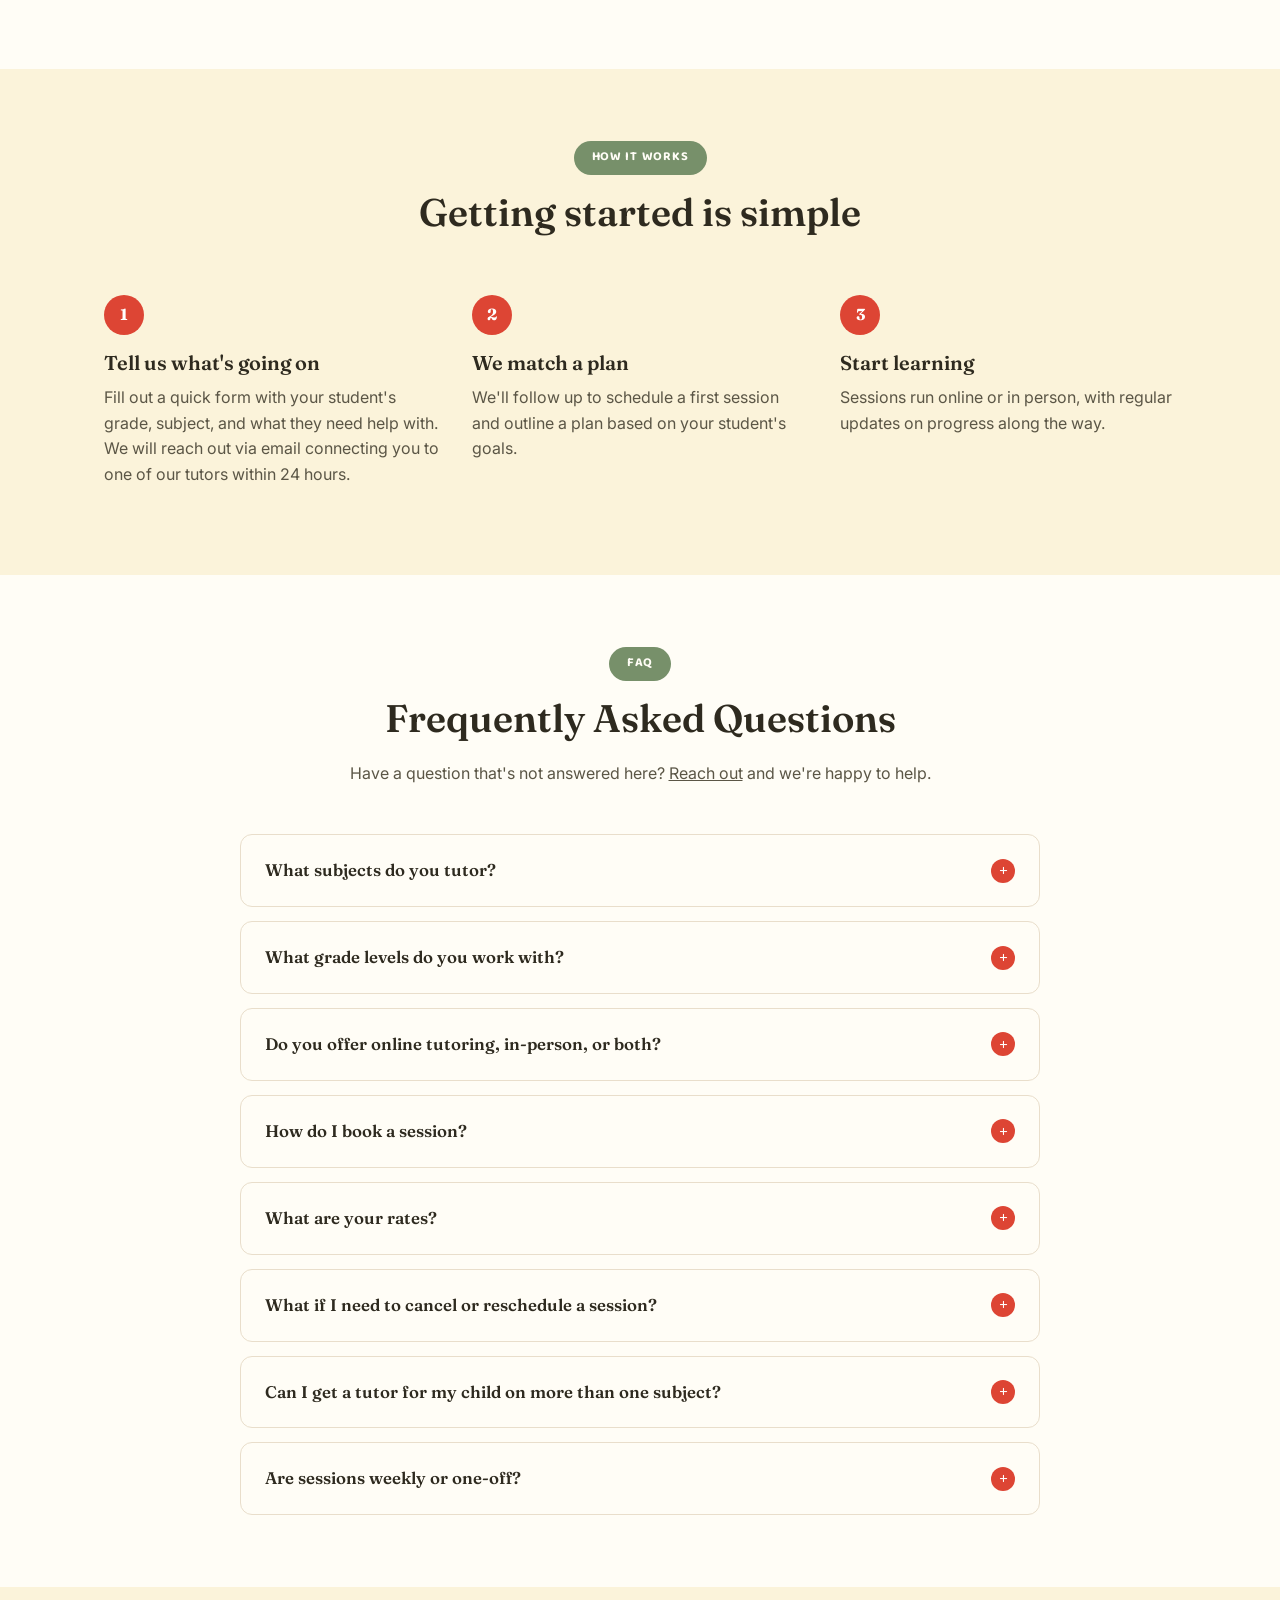
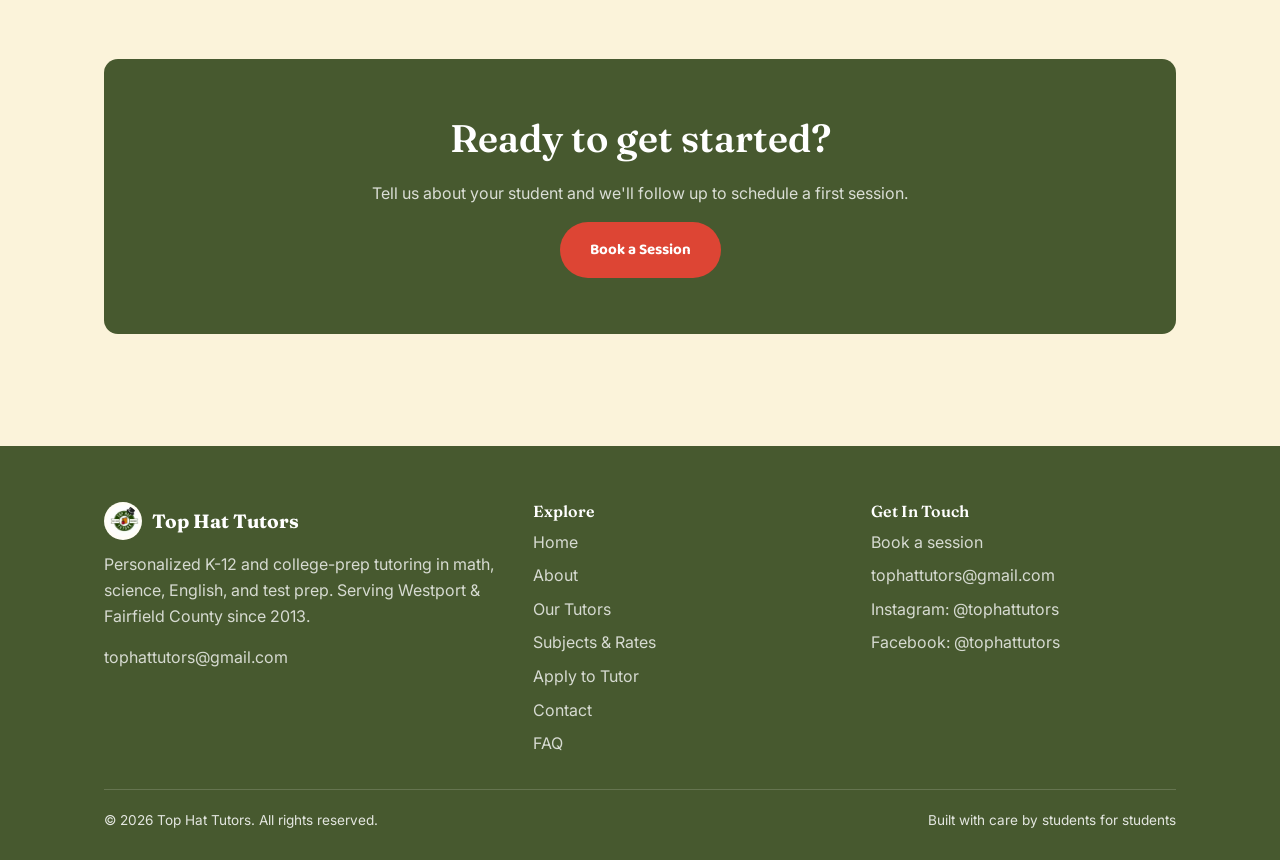
==== commit ae4c64a8: "Reword homepage hero headline Co-Authored-By: Claude Sonnet 5 <noreply@anthropic.com> Claude-Session" ====
--- a/index.html
+++ b/index.html
@@ -40,7 +40,7 @@
       <div>
         <img src="assets/logo/wordmark.png" alt="Top Hat Tutors" class="hero-wordmark">
         <span class="eyebrow">Westport, CT &middot; Est. 2013</span>
-        <h1>Tutored by students who've already aced the class.</h1>
+        <h1>Real students. Real classes. Real results.</h1>
         <p>Top Hat Tutors provides personalized, one-on-one support in math, science, English, and test prep across Fairfield County, helping students build confidence and real understanding, not just better grades. Group sessions are available via request.</p>
         <div class="hero-actions">
           <a href="contact.html" class="btn btn-primary">Book a Session</a>
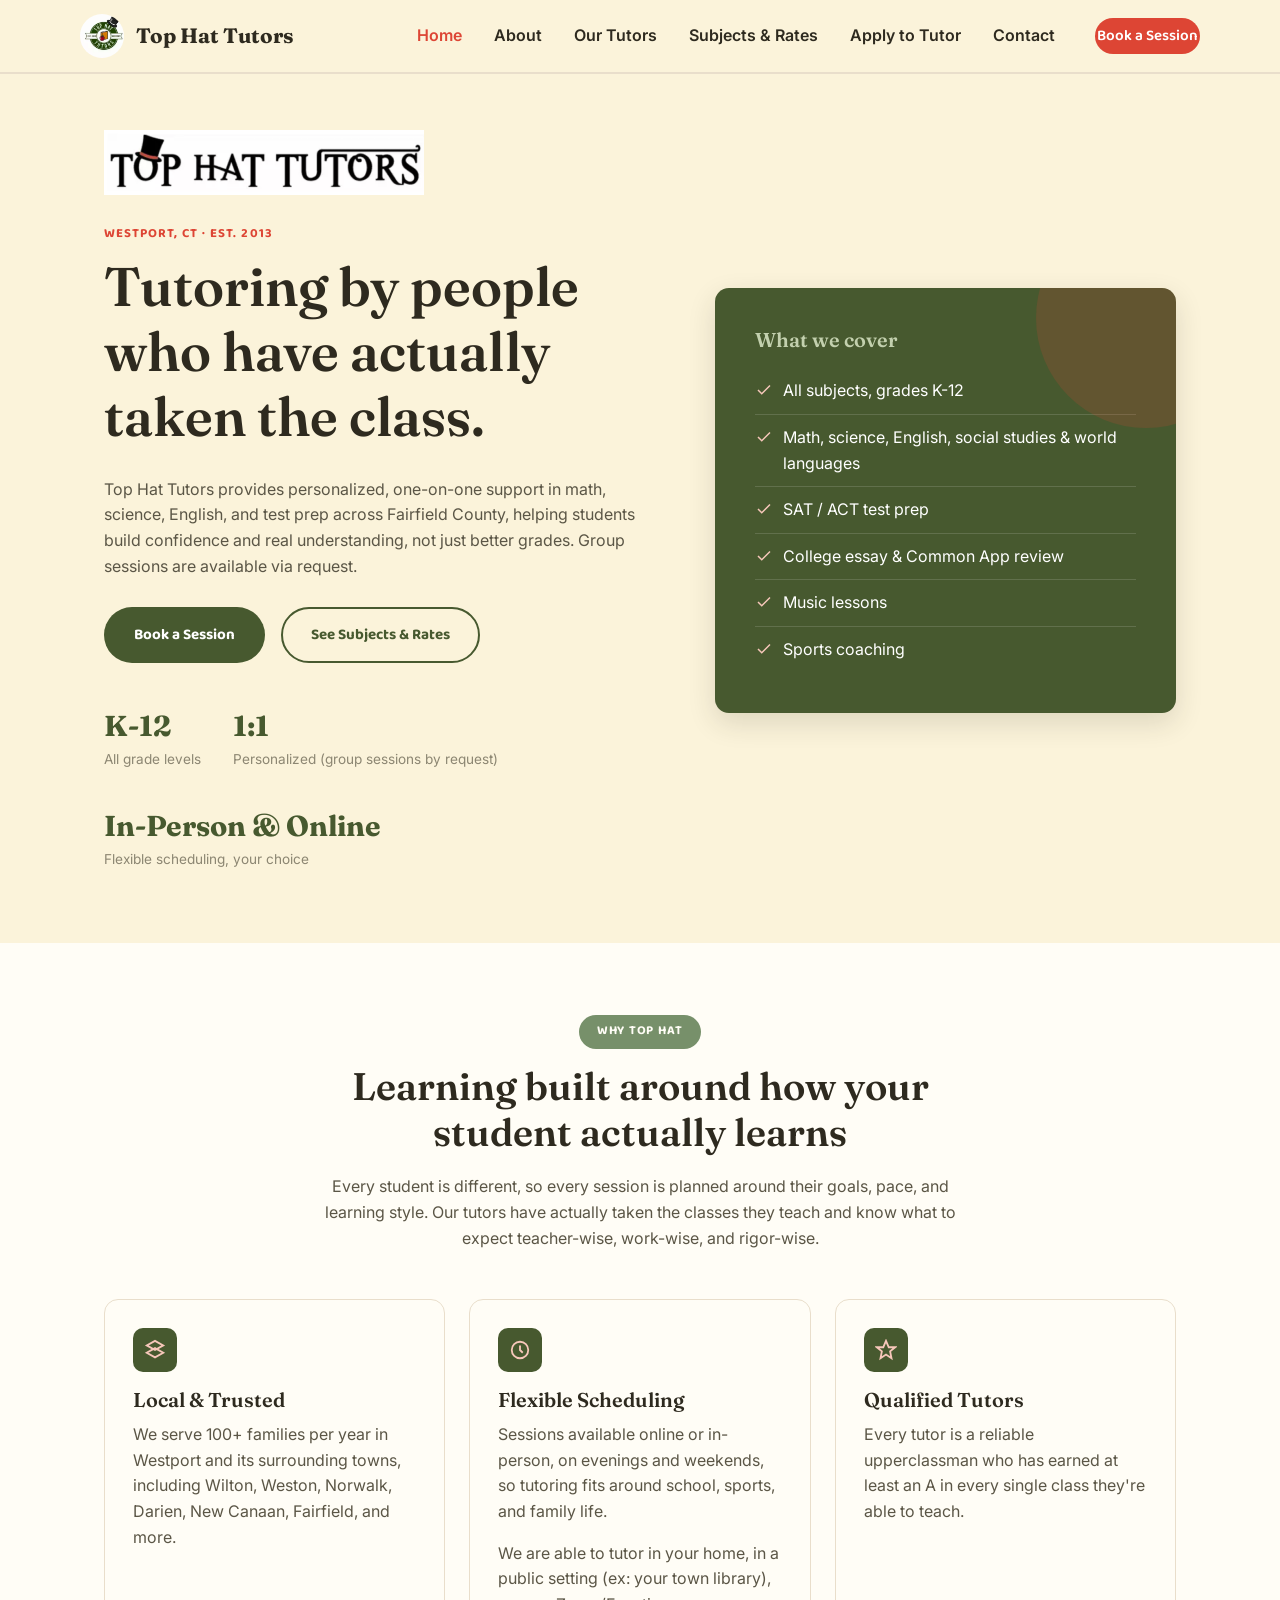
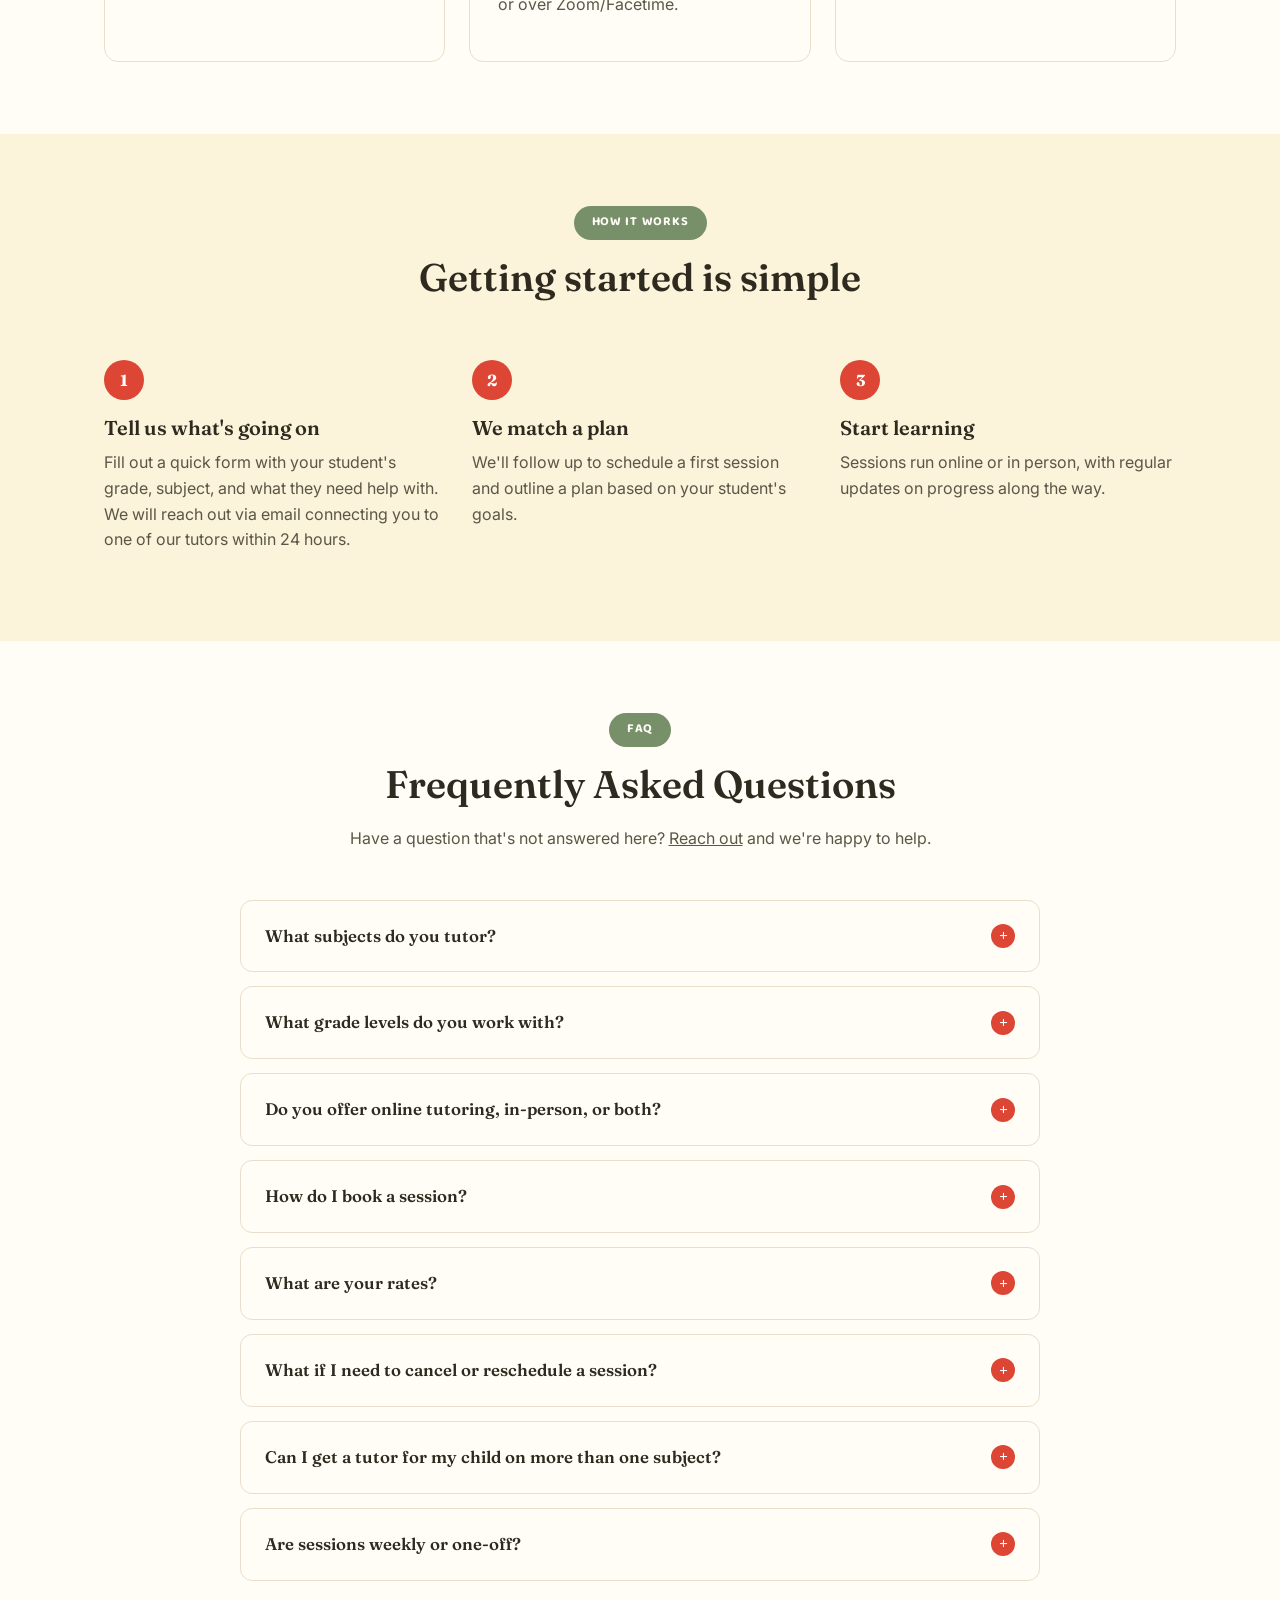
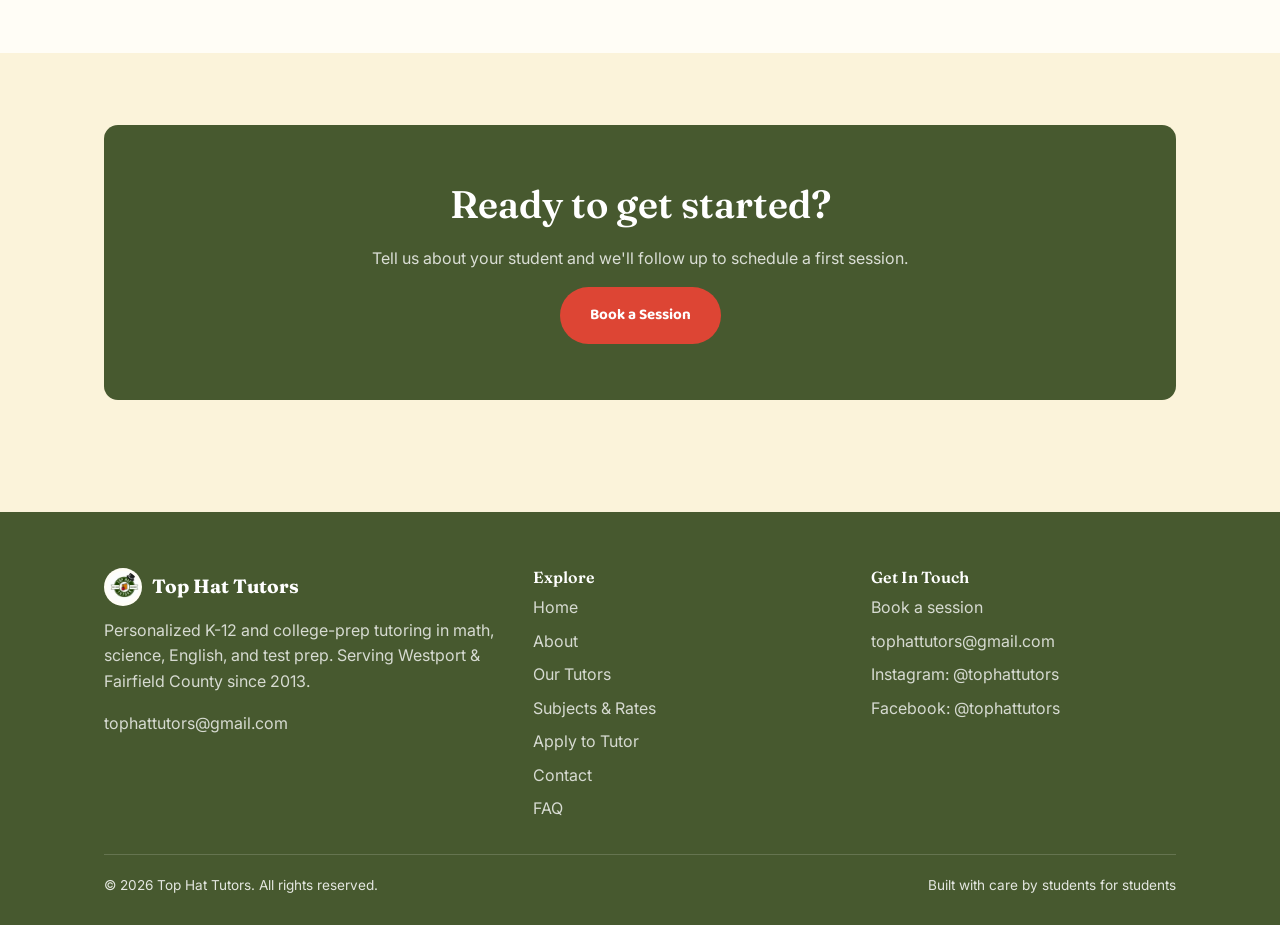
==== commit 3f36fa6d: "Revert homepage hero headline back to original wording Co-Authored-By: Claude Sonnet 5 <noreply@anth" ====
--- a/index.html
+++ b/index.html
@@ -40,7 +40,7 @@
       <div>
         <img src="assets/logo/wordmark.png" alt="Top Hat Tutors" class="hero-wordmark">
         <span class="eyebrow">Westport, CT &middot; Est. 2013</span>
-        <h1>Real students. Real classes. Real results.</h1>
+        <h1>Tutoring by people who have actually taken the class.</h1>
         <p>Top Hat Tutors provides personalized, one-on-one support in math, science, English, and test prep across Fairfield County, helping students build confidence and real understanding, not just better grades. Group sessions are available via request.</p>
         <div class="hero-actions">
           <a href="contact.html" class="btn btn-primary">Book a Session</a>
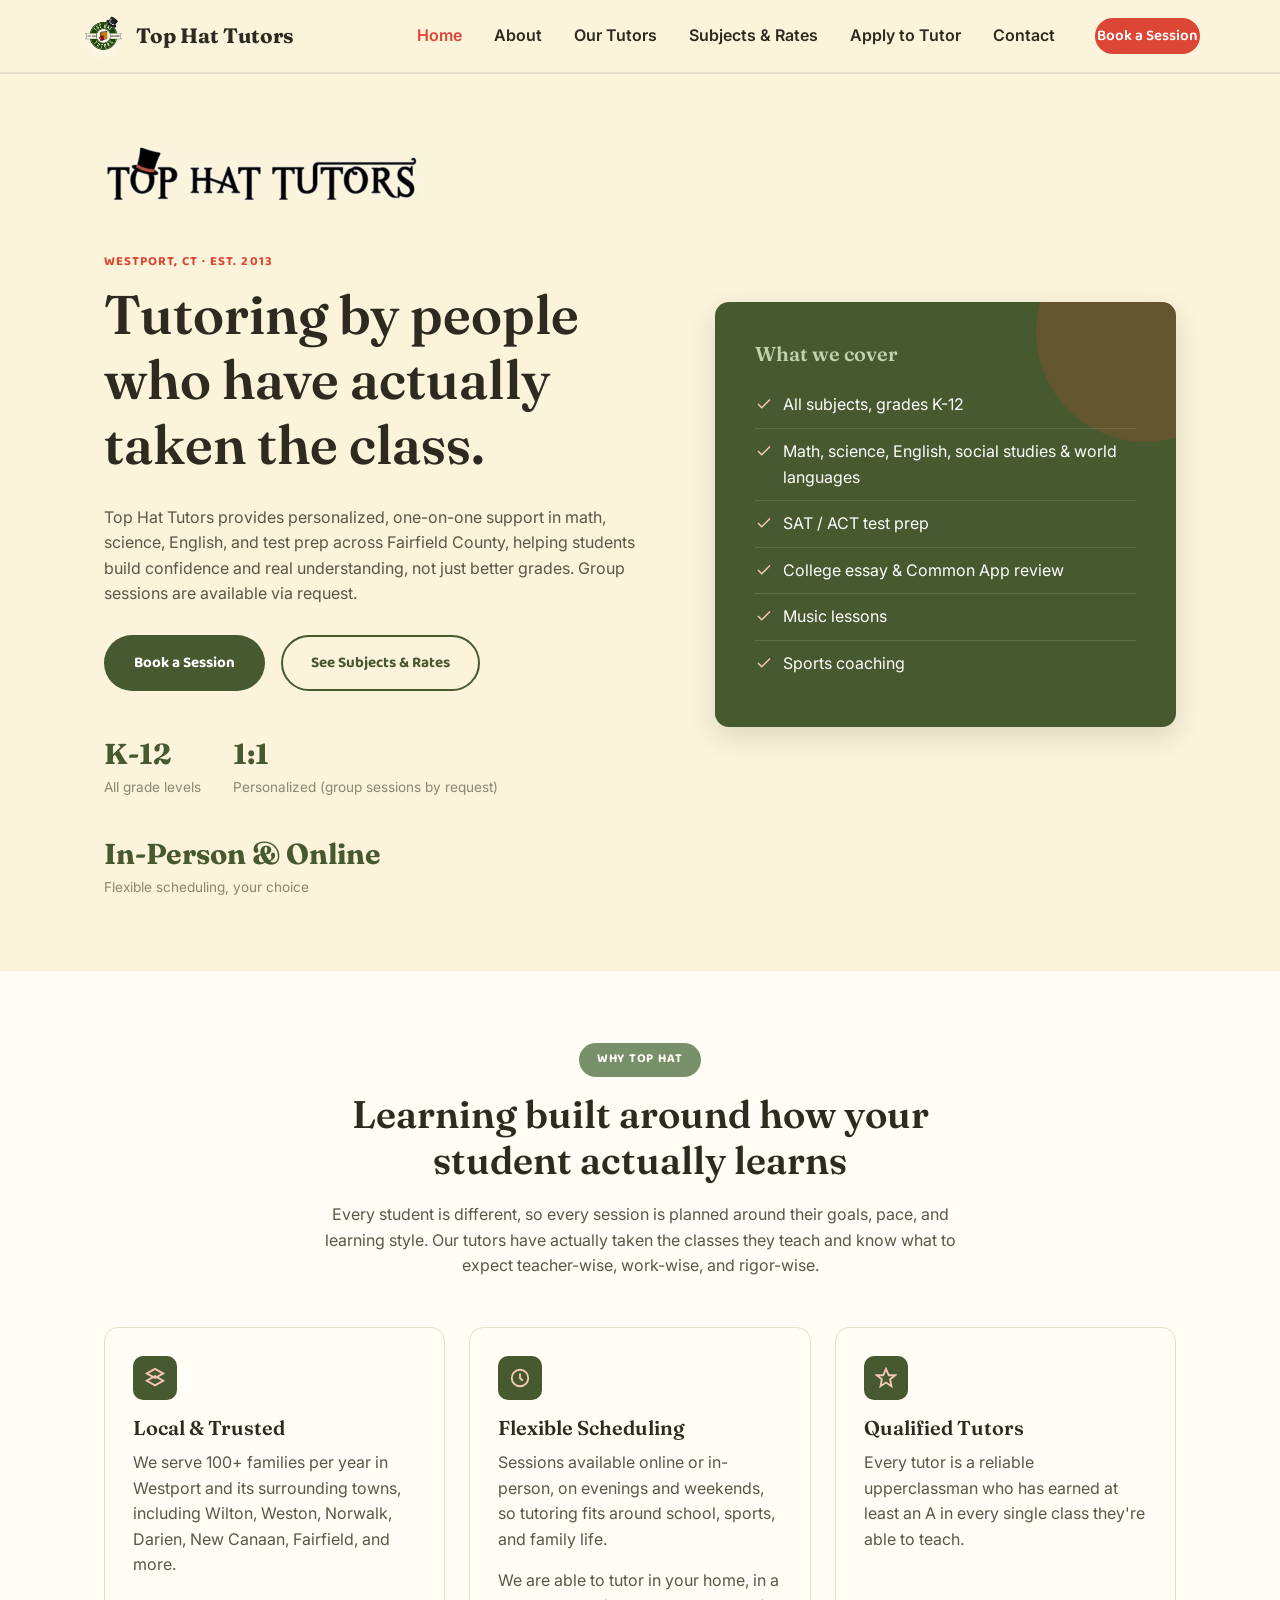
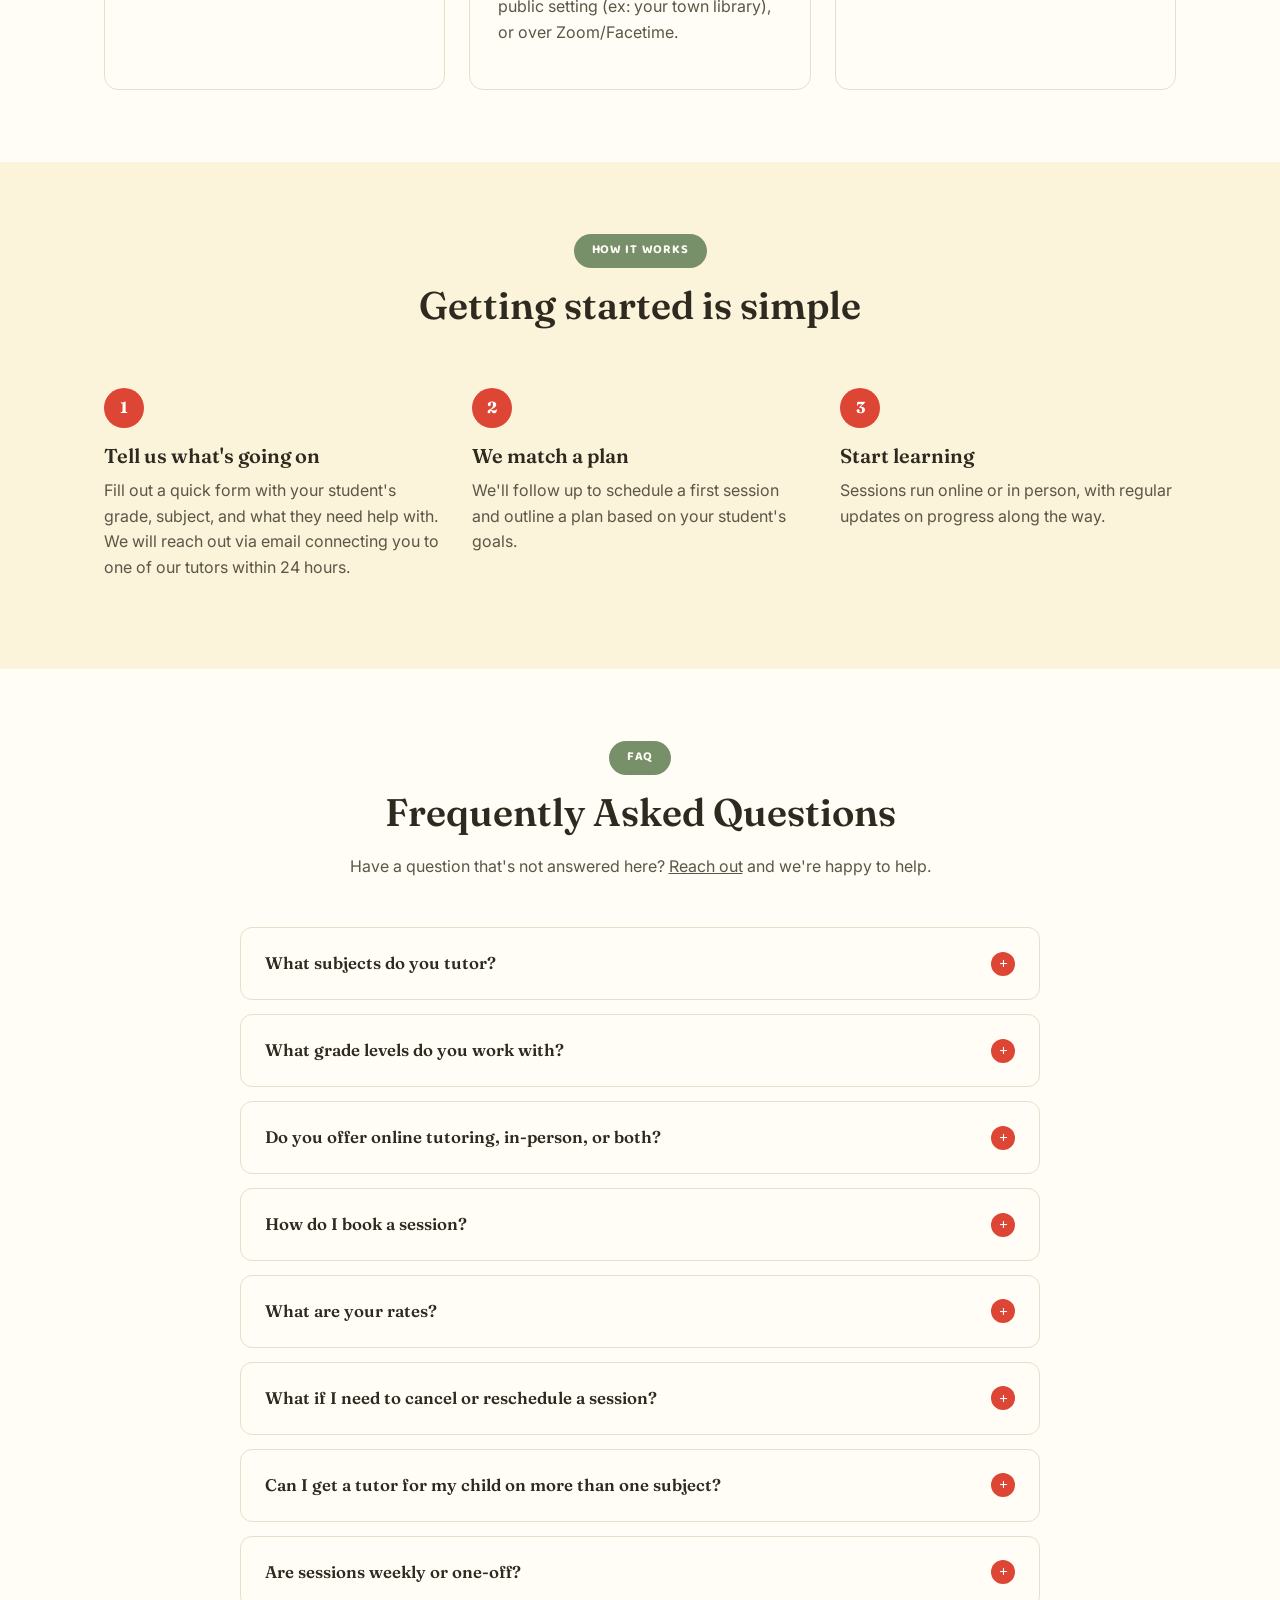
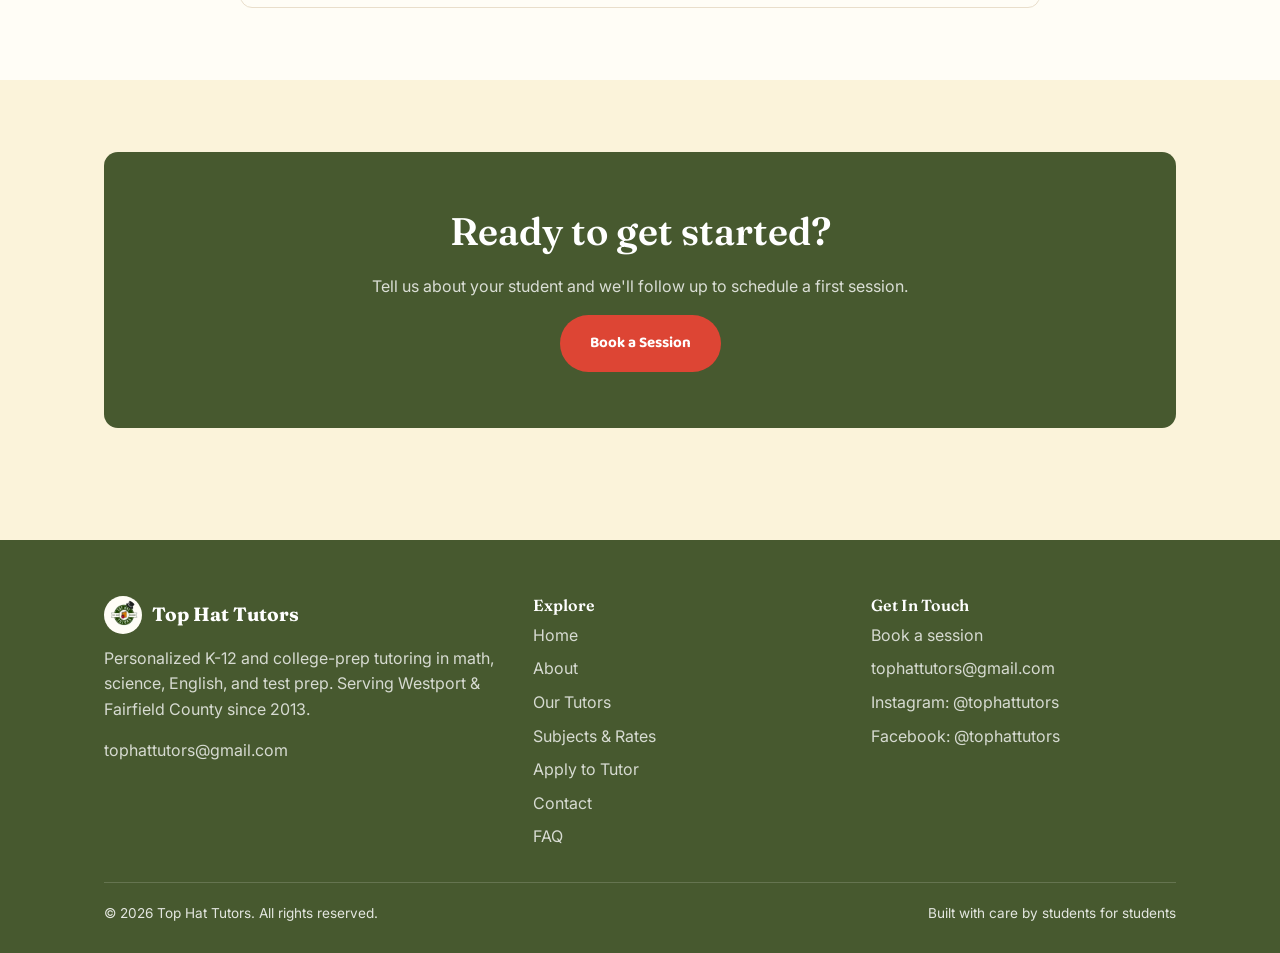
==== commit b7669421: "Add SEO fundamentals: robots.txt, sitemap.xml, canonical/OG tags, structured data - robots.txt allow" ====
--- a/index.html
+++ b/index.html
@@ -5,7 +5,36 @@
 <meta name="viewport" content="width=device-width, initial-scale=1.0">
 <title>Top Hat Tutors | Personalized K-12 &amp; Test Prep Tutoring in Westport, CT</title>
 <meta name="description" content="Top Hat Tutors offers one-on-one tutoring in math, science, English, college essay coaching, and SAT/ACT prep for K-12 students across Fairfield County.">
+<link rel="canonical" href="https://tophattutors.com/">
+<meta property="og:type" content="website">
+<meta property="og:url" content="https://tophattutors.com/">
+<meta property="og:title" content="Top Hat Tutors | Personalized K-12 & Test Prep Tutoring in Westport, CT">
+<meta property="og:description" content="Top Hat Tutors offers one-on-one tutoring in math, science, English, college essay coaching, and SAT/ACT prep for K-12 students across Fairfield County.">
+<meta property="og:image" content="https://tophattutors.com/assets/logo/badge.png">
+<meta name="twitter:card" content="summary">
 <link rel="icon" type="image/png" href="assets/logo/badge.png">
+<script type="application/ld+json">
+{
+  "@context": "https://schema.org",
+  "@type": "TutoringService",
+  "name": "Top Hat Tutors",
+  "url": "https://tophattutors.com/",
+  "logo": "https://tophattutors.com/assets/logo/badge.png",
+  "email": "tophattutors@gmail.com",
+  "foundingDate": "2013",
+  "address": {
+    "@type": "PostalAddress",
+    "addressLocality": "Westport",
+    "addressRegion": "CT",
+    "addressCountry": "US"
+  },
+  "areaServed": ["Westport, CT", "Fairfield, CT", "Norwalk, CT", "Darien, CT", "Weston, CT", "Wilton, CT", "New Canaan, CT"],
+  "sameAs": [
+    "https://www.instagram.com/tophattutors",
+    "https://www.facebook.com/tophattutors"
+  ]
+}
+</script>
 <link rel="preconnect" href="https://fonts.googleapis.com">
 <link href="https://fonts.googleapis.com/css2?family=Fraunces:wght@600;700&family=Baloo+2:wght@600;700&family=Inter:wght@400;500;600;700&display=swap" rel="stylesheet">
 <link rel="stylesheet" href="css/style.css">
